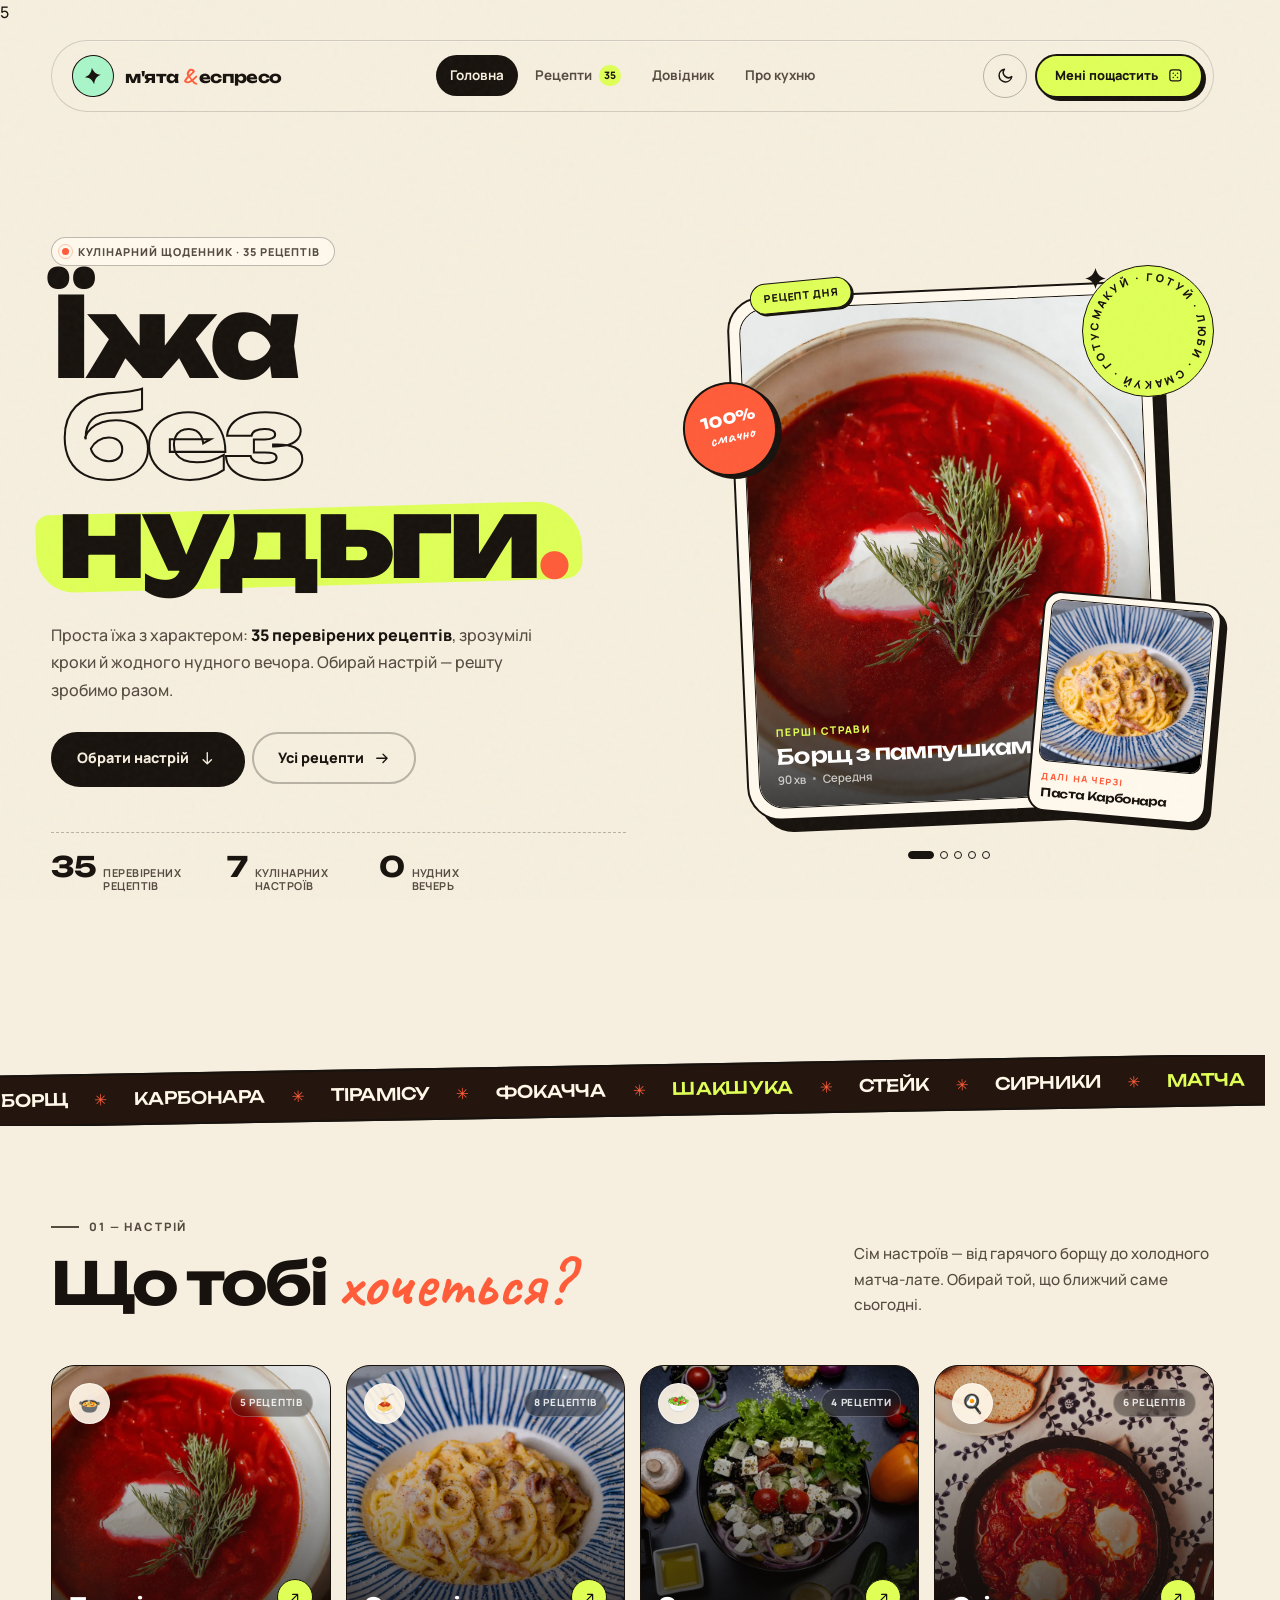
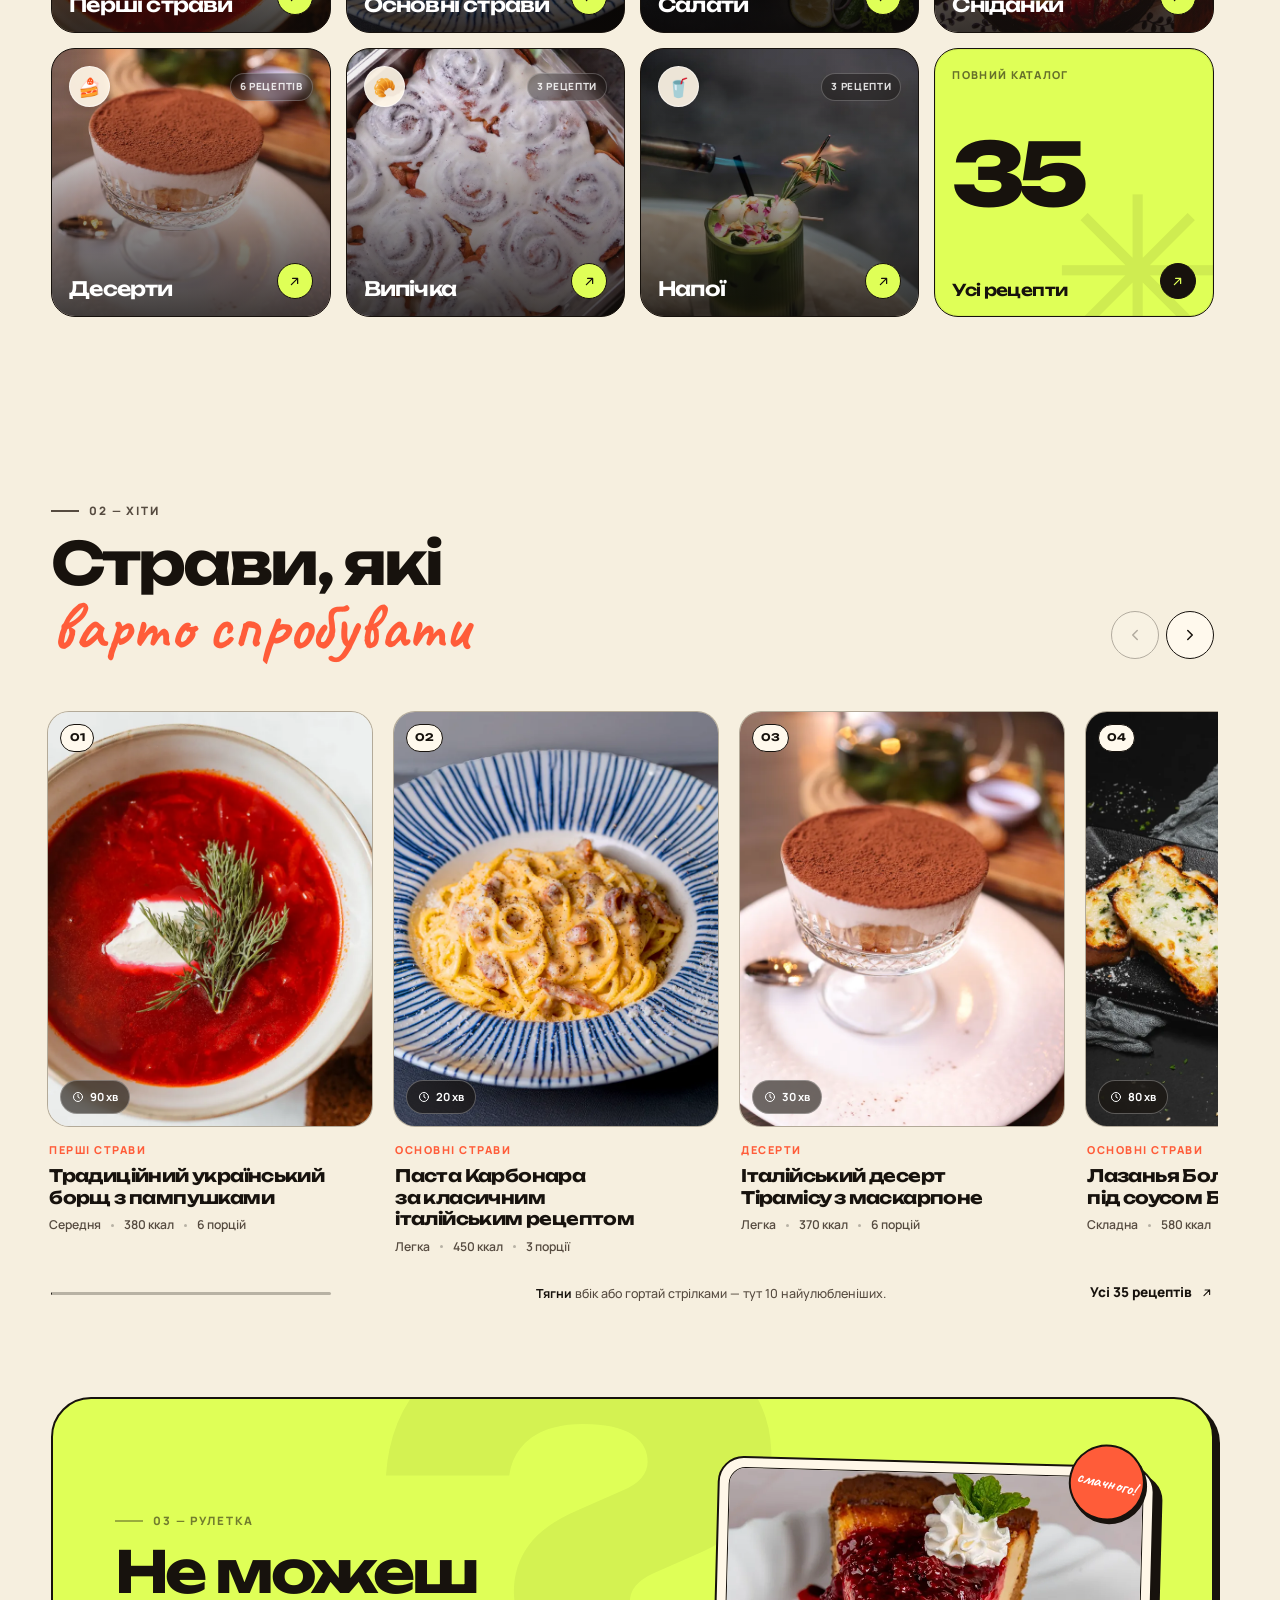
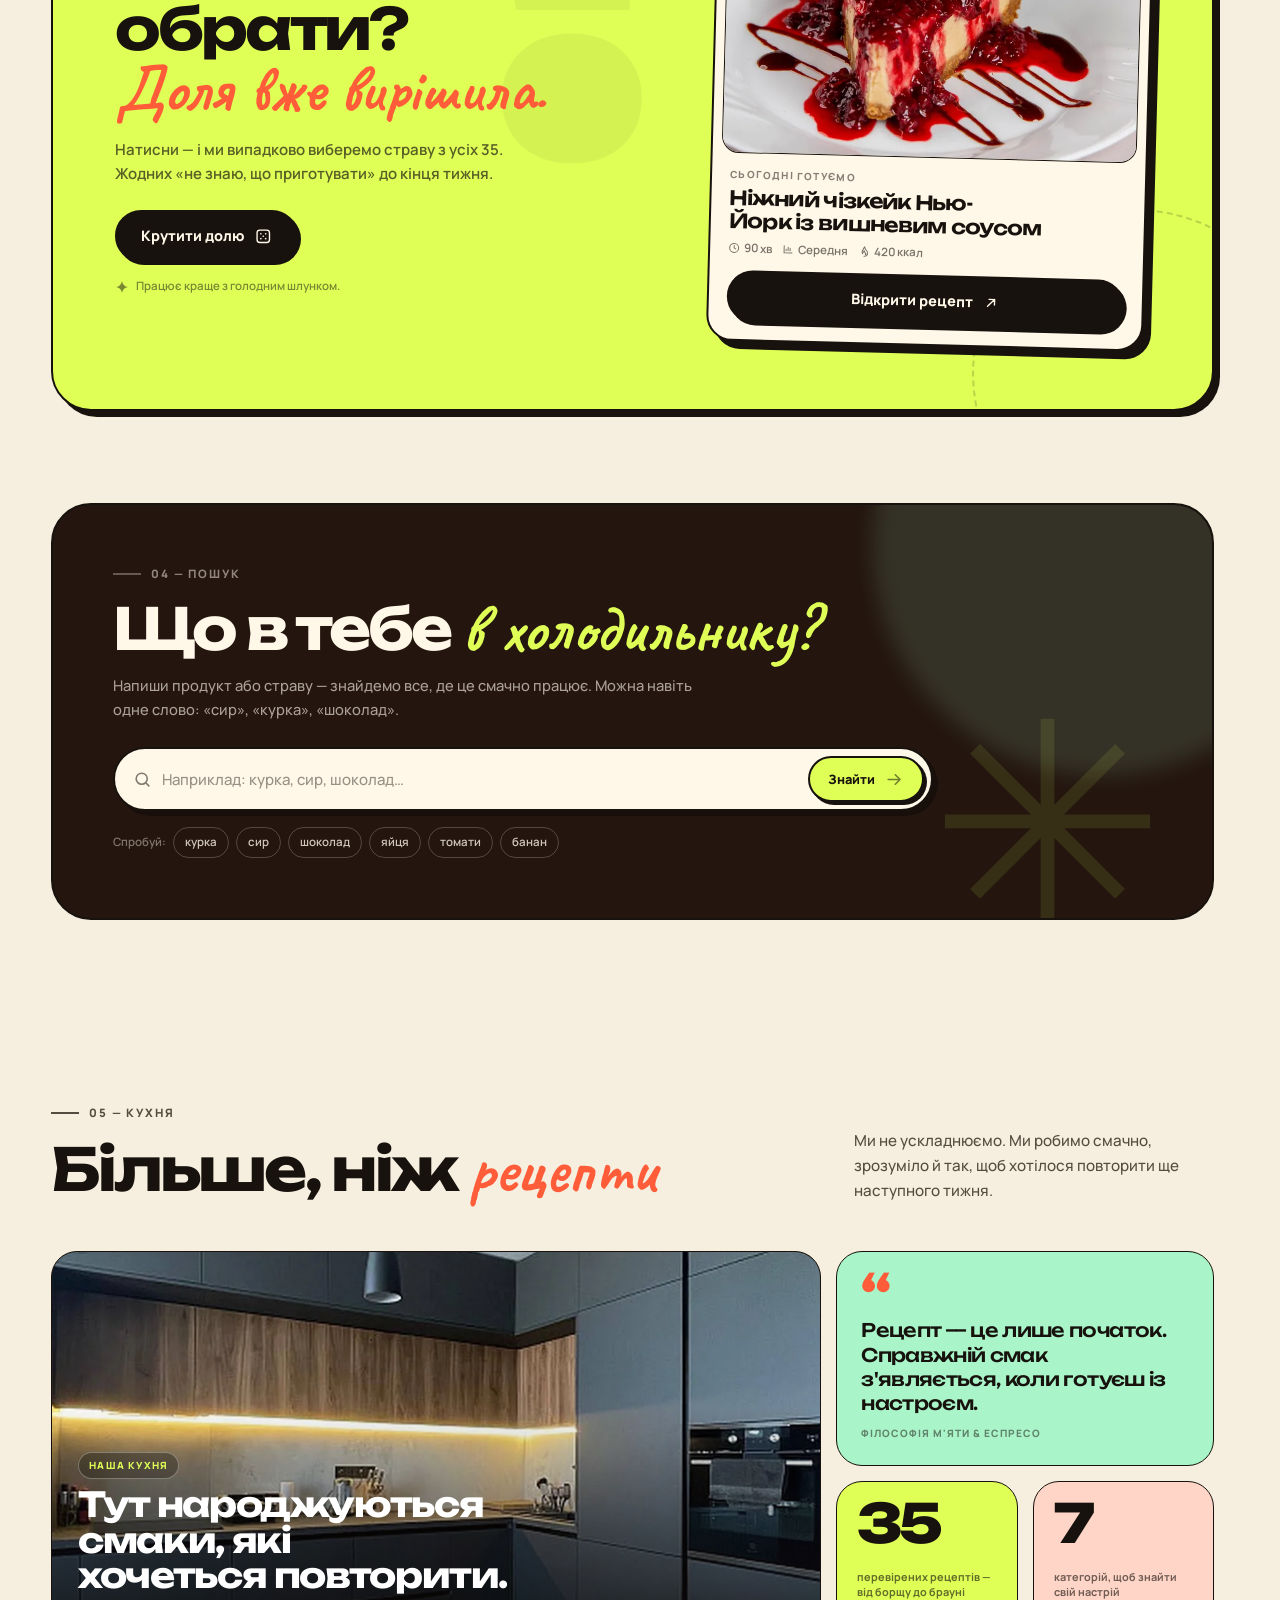
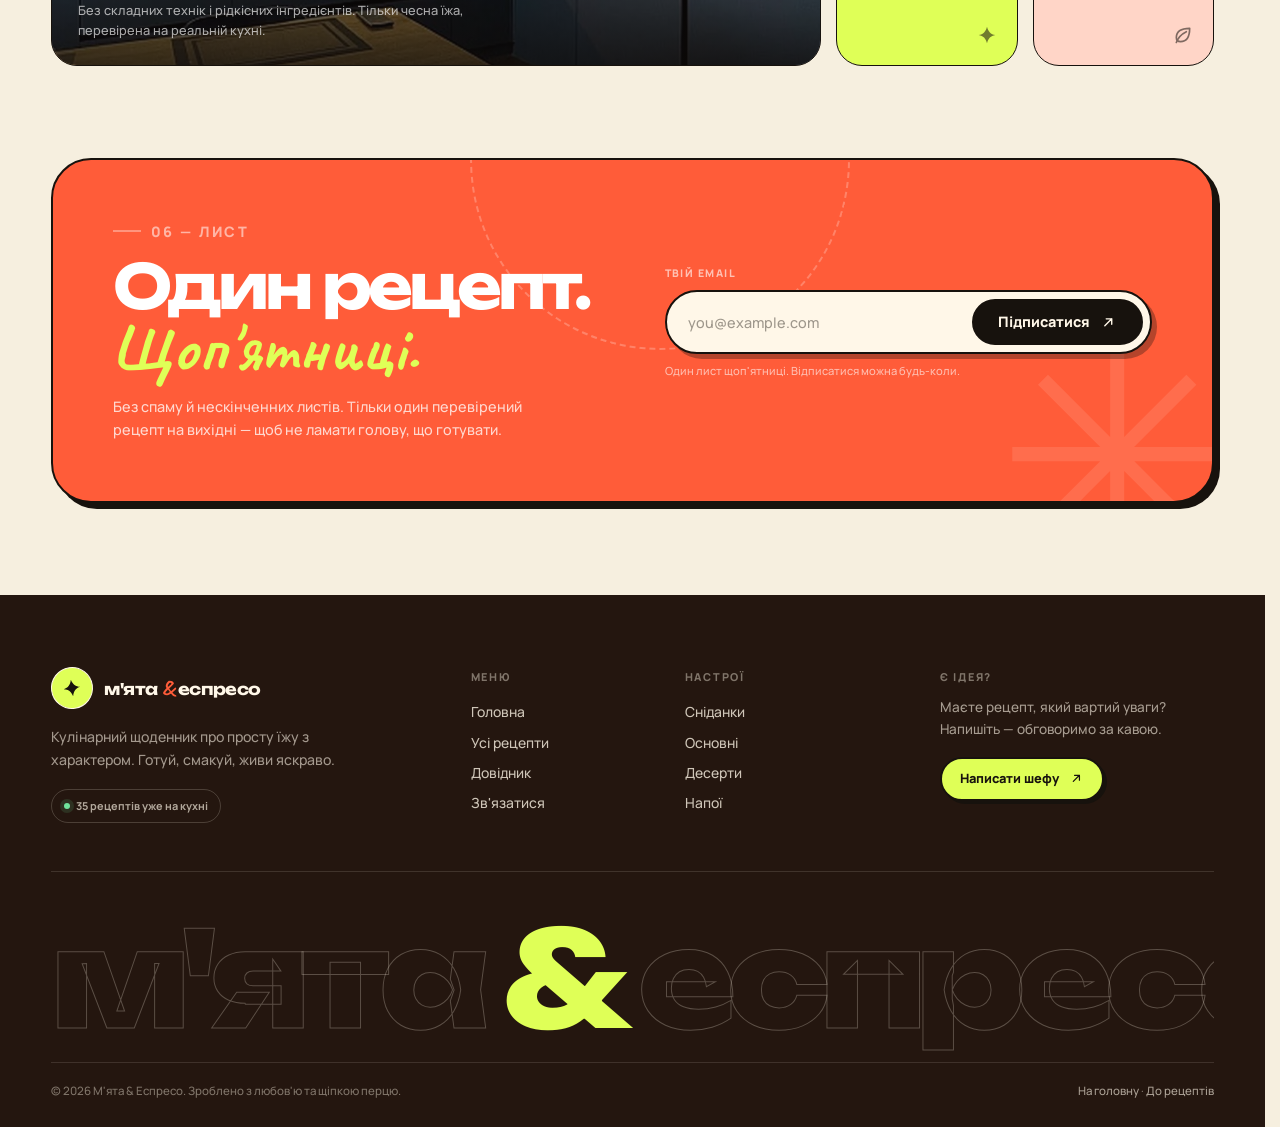
==== index.html @ 9b309e7e "Initial commit: Myata & Espresso culinary website" ====
5<!DOCTYPE html>
<html lang="uk" data-theme="light">
<head>
  <meta charset="UTF-8">
  <meta name="viewport" content="width=device-width, initial-scale=1.0">
  <title>М'ята &amp; Еспресо — їжа без нудьги</title>
  <meta name="description" content="Кулінарний щоденник М'ята & Еспресо: 35 перевірених рецептів, прості кроки, чесні поради та жодного нудного вечора.">
  <meta name="theme-color" content="#f6efdf">
  <meta property="og:type" content="website">
  <meta property="og:title" content="М'ята & Еспресо — їжа без нудьги">
  <meta property="og:description" content="35 рецептів із характером: від борщу до тірамісу. Обирай настрій, готуй із задоволенням.">
  <meta property="og:image" content="images/large/borscht.webp">

  <link rel="icon" href="favicon.svg" type="image/svg+xml">
  <link rel="preconnect" href="https://fonts.googleapis.com">
  <link rel="preconnect" href="https://fonts.gstatic.com" crossorigin>
  <link href="https://fonts.googleapis.com/css2?family=Caveat:wght@600;700&family=Manrope:wght@400;500;600;700;800&family=Unbounded:wght@400;500;600;700;800&display=swap" rel="stylesheet">
  <link rel="stylesheet" href="css/style.css">
  <link rel="stylesheet" href="css/home.css">
  <noscript><style>.reveal { opacity: 1 !important; transform: none !important; }</style></noscript>

  <script>
    // Тема застосовується до першого малювання, щоб не було «блимання».
    (function () {
      try {
        if (localStorage.getItem("mx-theme") === "dark") {
          document.documentElement.dataset.theme = "dark";
        }
      } catch (error) {}
    })();
  </script>
</head>
<body class="home">

  <a class="skip-link" href="#main">Перейти до контенту</a>

  <div class="scroll-progress" aria-hidden="true"><span id="scroll-progress"></span></div>
  <div class="grain" aria-hidden="true"></div>
  <div class="cursor-glow" id="cursor-glow" aria-hidden="true"></div>

  <!-- Іконки: один раз на сторінку -->
  <svg class="svg-sprite" xmlns="http://www.w3.org/2000/svg" aria-hidden="true">
    <symbol id="i-arrow" viewBox="0 0 24 24"><path d="M7 17 17 7M9 7h8v8"/></symbol>
    <symbol id="i-arrow-right" viewBox="0 0 24 24"><path d="M4 12h15M13 6l6 6-6 6"/></symbol>
    <symbol id="i-arrow-down" viewBox="0 0 24 24"><path d="M12 4v16M6 14l6 6 6-6"/></symbol>
    <symbol id="i-chevron-left" viewBox="0 0 24 24"><path d="M15 18l-6-6 6-6"/></symbol>
    <symbol id="i-chevron-right" viewBox="0 0 24 24"><path d="M9 6l6 6-6 6"/></symbol>
    <symbol id="i-search" viewBox="0 0 24 24"><circle cx="11" cy="11" r="7"/><path d="m20 20-3.6-3.6"/></symbol>
    <symbol id="i-close" viewBox="0 0 24 24"><path d="M6 6l12 12M18 6 6 18"/></symbol>
    <symbol id="i-moon" viewBox="0 0 24 24"><path d="M21 12.8A8.5 8.5 0 1 1 11.2 3a7 7 0 0 0 9.8 9.8Z"/></symbol>
    <symbol id="i-sun" viewBox="0 0 24 24"><circle cx="12" cy="12" r="4"/><path d="M12 2v2M12 20v2M4.9 4.9l1.4 1.4M17.7 17.7l1.4 1.4M2 12h2M20 12h2M4.9 19.1l1.4-1.4M17.7 6.3l1.4-1.4"/></symbol>
    <symbol id="i-spark" viewBox="0 0 24 24"><path d="M12 2c1.5 6 4.5 9 10 10-5.5 1-8.5 4-10 10-1.5-6-4.5-9-10-10 5.5-1 8.5-4 10-10Z" fill="currentColor" stroke="none"/></symbol>
    <symbol id="i-clock" viewBox="0 0 24 24"><circle cx="12" cy="12" r="9"/><path d="M12 7v5l3 2"/></symbol>
    <symbol id="i-chart" viewBox="0 0 24 24"><path d="M4 19V5M4 19h16"/><path d="M8 15v-3M12 15V8M16 15v-5"/></symbol>
    <symbol id="i-flame" viewBox="0 0 24 24"><path d="M12 22c4 0 7-2.8 7-6.4 0-2.6-1.4-4.8-3.4-6.4C14.2 7.7 13.2 5.7 13 3c-1.8 2-2.7 3.9-2.9 5.8C8.7 9.8 8 11.4 8 13c0 1.4.5 2.7 1.4 3.7-.1-1.3.2-2.4.9-3.4.6-.8 1.3-1.5 2.1-2.2.2 1.5.8 2.8 1.8 3.8.6.6 1 1.3 1 2.1 0 .7-.2 1.3-.6 1.9.8-.4 1.4-.9 1.8-1.5"/></symbol>
    <symbol id="i-leaf" viewBox="0 0 24 24"><path d="M20 4C10 4 4 8 4 15c0 3 2 5 5 5 7 0 11-6 11-16Z"/><path d="M4 21c2-6 6-10 12-13"/></symbol>
    <symbol id="i-dice" viewBox="0 0 24 24"><rect x="3" y="3" width="18" height="18" rx="4"/><circle cx="8.5" cy="8.5" r="1.2" fill="currentColor" stroke="none"/><circle cx="15.5" cy="8.5" r="1.2" fill="currentColor" stroke="none"/><circle cx="12" cy="12" r="1.2" fill="currentColor" stroke="none"/><circle cx="8.5" cy="15.5" r="1.2" fill="currentColor" stroke="none"/><circle cx="15.5" cy="15.5" r="1.2" fill="currentColor" stroke="none"/></symbol>
    <symbol id="i-check" viewBox="0 0 24 24"><path d="M20 6 9 17l-5-5"/></symbol>
    <symbol id="i-up" viewBox="0 0 24 24"><path d="M12 19V5M6 11l6-6 6 6"/></symbol>
    <symbol id="i-mail" viewBox="0 0 24 24"><rect x="3" y="5" width="18" height="14" rx="3"/><path d="m4 7 8 6 8-6"/></symbol>
  </svg>

  <header class="site-header">
    <div class="container">
      <div class="nav-wrap">
        <a class="brand" href="index.html" aria-label="М'ята &amp; Еспресо — на головну">
          <span class="brand-mark" aria-hidden="true">
            <svg class="ico ico--fill"><use href="#i-spark"></use></svg>
          </span>
          <span class="brand-text">м'ята <i>&amp;</i> еспресо</span>
        </a>

        <nav class="nav" id="site-nav" aria-label="Головна навігація">
          <a class="nav-link is-active" href="index.html" aria-current="page">Головна</a>
          <a class="nav-link" href="recipes.html">Рецепти <span class="nav-count">35</span></a>
          <a class="nav-link" href="tips.html">Довідник</a>
          <a class="nav-link" href="#philosophy">Про кухню</a>
        </nav>

        <div class="nav-actions">
          <button class="icon-btn theme-toggle" id="theme-toggle" type="button" aria-label="Увімкнути нічну тему" aria-pressed="false">
            <svg class="ico icon-moon" aria-hidden="true"><use href="#i-moon"></use></svg>
            <svg class="ico icon-sun" aria-hidden="true"><use href="#i-sun"></use></svg>
          </button>
          <button class="btn btn--lime btn--small" type="button" data-random-recipe>
            Мені пощастить
            <svg class="ico" aria-hidden="true"><use href="#i-dice"></use></svg>
          </button>
          <button class="menu-toggle" id="menu-toggle" type="button" aria-label="Відкрити меню" aria-expanded="false" aria-controls="site-nav">
            <span></span>
            <span></span>
          </button>
        </div>
      </div>
    </div>
  </header>

  <main id="main">

    <!-- ==================== HERO ==================== -->
    <section class="hero" aria-labelledby="main-title">
      <span class="hero-watermark" aria-hidden="true">смак</span>

      <div class="container hero-grid">
        <div class="hero-copy">
          <p class="eyebrow reveal">
            <span class="eyebrow-dot" aria-hidden="true"></span>
            Кулінарний щоденник · 35 рецептів
          </p>

          <h1 class="hero-title" id="main-title">
            <span class="title-line reveal" style="--reveal-delay: 60ms">Їжа</span>
            <span class="title-line title-line--outline reveal" style="--reveal-delay: 120ms">без</span>
            <span class="title-line title-line--marker reveal" style="--reveal-delay: 180ms">нудьги<span class="title-dot">.</span></span>
          </h1>

          <p class="hero-lead reveal" style="--reveal-delay: 240ms">
            Проста їжа з характером: <strong>35 перевірених рецептів</strong>,
            зрозумілі кроки й жодного нудного вечора. Обирай настрій — решту зробимо разом.
          </p>

          <div class="hero-actions reveal" style="--reveal-delay: 300ms">
            <a class="btn btn--dark" href="#categories">
              Обрати настрій
              <svg class="ico" aria-hidden="true"><use href="#i-arrow-down"></use></svg>
            </a>
            <a class="btn btn--ghost" href="recipes.html">
              Усі рецепти
              <svg class="ico" aria-hidden="true"><use href="#i-arrow-right"></use></svg>
            </a>
          </div>

          <div class="hero-facts reveal" style="--reveal-delay: 360ms">
            <div class="hero-fact"><strong>35</strong><span>перевірених рецептів</span></div>
            <div class="hero-fact"><strong>7</strong><span>кулінарних настроїв</span></div>
            <div class="hero-fact"><strong>0</strong><span>нудних вечерь</span></div>
          </div>
        </div>

        <div class="hero-visual reveal" id="hero-visual" style="--reveal-delay: 160ms">
          <div class="hero-frame" id="hero-frame">
            <span class="hero-frame-tag">Рецепт дня</span>

            <button class="hero-photo" id="hero-open" type="button" data-open-recipe="1" aria-label="Відкрити рецепт: Борщ з пампушками">
              <img id="hero-image" src="images/large/borscht.webp" alt="Традиційний український борщ з пампушками" width="1200" height="1500" fetchpriority="high">
              <span class="hero-photo-shade" aria-hidden="true"></span>
              <span class="hero-photo-label">
                <span class="hero-photo-cat" id="hero-category">Перші страви</span>
                <span class="hero-photo-title" id="hero-title">Борщ з пампушками</span>
                <span class="hero-photo-meta" id="hero-meta">90 хв <i class="dot"></i> Середня</span>
              </span>
            </button>
          </div>

          <button class="hero-mini" id="hero-next" type="button" aria-label="Показати наступний рецепт">
            <img id="hero-next-image" src="images/thumbs/carbonara.webp" alt="" width="720" height="900" loading="lazy">
            <span class="hero-mini-copy">
              <span class="hero-mini-label">Далі на черзі</span>
              <span class="hero-mini-title" id="hero-next-title">Паста Карбонара</span>
            </span>
          </button>

          <div class="rotating-badge" aria-hidden="true">
            <svg viewBox="0 0 120 120">
              <defs>
                <path id="badge-circle" d="M60,60 m-46,0 a46,46 0 1,1 92,0 a46,46 0 1,1 -92,0"></path>
              </defs>
              <text>
                <textPath href="#badge-circle" startOffset="0">СМАКУЙ · ГОТУЙ · ЛЮБИ · СМАКУЙ · ГОТУЙ · ЛЮБИ ·</textPath>
              </text>
            </svg>
            <span class="rotating-badge-star">
              <svg class="ico ico--fill"><use href="#i-spark"></use></svg>
            </span>
          </div>

          <div class="hero-sticker" aria-hidden="true">100%<span>смачно</span></div>

          <div class="hero-dots" id="hero-dots" role="group" aria-label="Обрані рецепти"></div>
        </div>
      </div>
    </section>

    <!-- ==================== БІГУНОК ==================== -->
    <div class="ticker-wrap" aria-hidden="true">
      <div class="ticker">
        <div class="ticker-track">
          <div class="ticker-group">
            <span class="ticker-item">Борщ</span><span class="ticker-star">✳</span>
            <span class="ticker-item">Карбонара</span><span class="ticker-star">✳</span>
            <span class="ticker-item">Тірамісу</span><span class="ticker-star">✳</span>
            <span class="ticker-item">Фокачча</span><span class="ticker-star">✳</span>
            <span class="ticker-item ticker-item--accent">Шакшука</span><span class="ticker-star">✳</span>
            <span class="ticker-item">Стейк</span><span class="ticker-star">✳</span>
            <span class="ticker-item">Сирники</span><span class="ticker-star">✳</span>
            <span class="ticker-item ticker-item--accent">Матча</span><span class="ticker-star">✳</span>
          </div>
          <div class="ticker-group">
            <span class="ticker-item">Борщ</span><span class="ticker-star">✳</span>
            <span class="ticker-item">Карбонара</span><span class="ticker-star">✳</span>
            <span class="ticker-item">Тірамісу</span><span class="ticker-star">✳</span>
            <span class="ticker-item">Фокачча</span><span class="ticker-star">✳</span>
            <span class="ticker-item ticker-item--accent">Шакшука</span><span class="ticker-star">✳</span>
            <span class="ticker-item">Стейк</span><span class="ticker-star">✳</span>
            <span class="ticker-item">Сирники</span><span class="ticker-star">✳</span>
            <span class="ticker-item ticker-item--accent">Матча</span><span class="ticker-star">✳</span>
          </div>
        </div>
      </div>
    </div>

    <!-- ==================== КАТЕГОРІЇ ==================== -->
    <section class="section" id="categories" aria-labelledby="categories-title">
      <div class="container">
        <div class="section-head">
          <div>
            <p class="kicker">01 — Настрій</p>
            <h2 class="section-title" id="categories-title">Що тобі <em>хочеться?</em></h2>
          </div>
          <p class="section-desc">
            Сім настроїв — від гарячого борщу до холодного матча-лате.
            Обирай той, що ближчий саме сьогодні.
          </p>
        </div>

        <div class="cat-grid">
          <a class="cat-card" href="recipes.html?category=soup">
            <img src="images/thumbs/borscht.webp" alt="" width="720" height="900" loading="lazy">
            <span class="cat-card-top">
              <span class="cat-emoji" aria-hidden="true">🍲</span>
              <span class="cat-count">5 рецептів</span>
            </span>
            <span class="cat-card-bottom">
              <span class="cat-name">Перші страви</span>
              <span class="cat-arrow" aria-hidden="true"><svg class="ico"><use href="#i-arrow"></use></svg></span>
            </span>
          </a>

          <a class="cat-card" href="recipes.html?category=main">
            <img src="images/thumbs/carbonara.webp" alt="" width="720" height="900" loading="lazy">
            <span class="cat-card-top">
              <span class="cat-emoji" aria-hidden="true">🍝</span>
              <span class="cat-count">8 рецептів</span>
            </span>
            <span class="cat-card-bottom">
              <span class="cat-name">Основні страви</span>
              <span class="cat-arrow" aria-hidden="true"><svg class="ico"><use href="#i-arrow"></use></svg></span>
            </span>
          </a>

          <a class="cat-card" href="recipes.html?category=salad">
            <img src="images/thumbs/greek-salad.webp" alt="" width="720" height="900" loading="lazy">
            <span class="cat-card-top">
              <span class="cat-emoji" aria-hidden="true">🥗</span>
              <span class="cat-count">4 рецепти</span>
            </span>
            <span class="cat-card-bottom">
              <span class="cat-name">Салати</span>
              <span class="cat-arrow" aria-hidden="true"><svg class="ico"><use href="#i-arrow"></use></svg></span>
            </span>
          </a>

          <a class="cat-card" href="recipes.html?category=breakfast">
            <img src="images/thumbs/shakshuka.webp" alt="" width="720" height="900" loading="lazy">
            <span class="cat-card-top">
              <span class="cat-emoji" aria-hidden="true">🍳</span>
              <span class="cat-count">6 рецептів</span>
            </span>
            <span class="cat-card-bottom">
              <span class="cat-name">Сніданки</span>
              <span class="cat-arrow" aria-hidden="true"><svg class="ico"><use href="#i-arrow"></use></svg></span>
            </span>
          </a>

          <a class="cat-card" href="recipes.html?category=dessert">
            <img src="images/thumbs/tiramisu.webp" alt="" width="720" height="900" loading="lazy">
            <span class="cat-card-top">
              <span class="cat-emoji" aria-hidden="true">🍰</span>
              <span class="cat-count">6 рецептів</span>
            </span>
            <span class="cat-card-bottom">
              <span class="cat-name">Десерти</span>
              <span class="cat-arrow" aria-hidden="true"><svg class="ico"><use href="#i-arrow"></use></svg></span>
            </span>
          </a>

          <a class="cat-card" href="recipes.html?category=bakery">
            <img src="images/thumbs/cinnabon.webp" alt="" width="720" height="900" loading="lazy">
            <span class="cat-card-top">
              <span class="cat-emoji" aria-hidden="true">🥐</span>
              <span class="cat-count">3 рецепти</span>
            </span>
            <span class="cat-card-bottom">
              <span class="cat-name">Випічка</span>
              <span class="cat-arrow" aria-hidden="true"><svg class="ico"><use href="#i-arrow"></use></svg></span>
            </span>
          </a>

          <a class="cat-card" href="recipes.html?category=drink">
            <img src="images/thumbs/matcha.webp" alt="" width="720" height="900" loading="lazy">
            <span class="cat-card-top">
              <span class="cat-emoji" aria-hidden="true">🥤</span>
              <span class="cat-count">3 рецепти</span>
            </span>
            <span class="cat-card-bottom">
              <span class="cat-name">Напої</span>
              <span class="cat-arrow" aria-hidden="true"><svg class="ico"><use href="#i-arrow"></use></svg></span>
            </span>
          </a>

          <a class="cat-card cat-card--all" href="recipes.html">
            <span class="cat-all-top">Повний каталог</span>
            <span class="cat-all-num">35</span>
            <span class="cat-card-bottom">
              <span class="cat-name">Усі рецепти</span>
              <span class="cat-arrow" aria-hidden="true"><svg class="ico"><use href="#i-arrow"></use></svg></span>
            </span>
          </a>
        </div>
      </div>
    </section>

    <!-- ==================== ХІТИ ==================== -->
    <section class="section hits-section" id="hits" aria-labelledby="hits-title">
      <div class="container">
        <div class="section-head">
          <div>
            <p class="kicker">02 — Хіти</p>
            <h2 class="section-title" id="hits-title">Страви, які <em>варто спробувати</em></h2>
          </div>
          <div class="carousel-controls">
            <button class="carousel-btn" id="hits-prev" type="button" aria-label="Попередні рецепти">
              <svg class="ico" aria-hidden="true"><use href="#i-chevron-left"></use></svg>
            </button>
            <button class="carousel-btn" id="hits-next" type="button" aria-label="Наступні рецепти">
              <svg class="ico" aria-hidden="true"><use href="#i-chevron-right"></use></svg>
            </button>
          </div>
        </div>

        <div class="hits-track" id="hits-track" tabindex="0" aria-label="Популярні рецепти. Гортайте стрілками або тягніть мишкою."></div>

        <div class="hits-bottom">
          <div class="hits-progress" aria-hidden="true"><span id="hits-progress"></span></div>
          <p class="hits-note"><strong>Тягни</strong> вбік або гортай стрілками — тут 10 найулюбленіших.</p>
          <a class="link-arrow" href="recipes.html">
            Усі 35 рецептів
            <svg class="ico" aria-hidden="true"><use href="#i-arrow"></use></svg>
          </a>
        </div>
      </div>
    </section>

    <!-- ==================== РУЛЕТКА ==================== -->
    <section class="section section--tight" id="fate" aria-labelledby="fate-title">
      <div class="container">
        <div class="fate-panel">
          <div class="fate-copy">
            <p class="kicker">03 — Рулетка</p>
            <h2 class="fate-title" id="fate-title">Не можеш обрати?<br><em>Доля вже вирішила.</em></h2>
            <p class="fate-lead">
              Натисни — і ми випадково виберемо страву з усіх 35.
              Жодних «не знаю, що приготувати» до кінця тижня.
            </p>
            <button class="btn btn--dark" id="spin-button" type="button">
              Крутити долю
              <svg class="ico" aria-hidden="true"><use href="#i-dice"></use></svg>
            </button>
            <p class="fate-hint">
              <svg class="ico" aria-hidden="true"><use href="#i-spark"></use></svg>
              Працює краще з голодним шлунком.
            </p>
          </div>

          <div class="fate-card" id="fate-card">
            <span class="fate-stamp" aria-hidden="true">смачного!</span>
            <div class="fate-card-img">
              <img id="fate-image" src="images/thumbs/tiramisu.webp" alt="Тірамісу" width="720" height="900">
            </div>
            <div class="fate-card-body">
              <p class="fate-label" id="fate-label">Сьогодні готуємо</p>
              <h3 class="fate-name" id="fate-name">Італійський десерт Тірамісу з маскарпоне</h3>
              <div class="fate-meta" id="fate-meta">
                <span><svg class="ico" aria-hidden="true"><use href="#i-clock"></use></svg> 30 хв</span>
                <span><svg class="ico" aria-hidden="true"><use href="#i-chart"></use></svg> Легка</span>
                <span><svg class="ico" aria-hidden="true"><use href="#i-flame"></use></svg> 380 ккал</span>
              </div>
              <button class="btn btn--dark btn--block" id="fate-open" type="button" data-open-recipe="27">
                Відкрити рецепт
                <svg class="ico" aria-hidden="true"><use href="#i-arrow"></use></svg>
              </button>
            </div>
          </div>
        </div>
      </div>
    </section>

    <!-- ==================== ЖИВИЙ ПОШУК ==================== -->
    <section class="section section--tight" id="search" aria-labelledby="search-title">
      <div class="container">
        <div class="search-panel">
          <div class="search-head">
            <p class="kicker">04 — Пошук</p>
            <h2 class="search-title" id="search-title">Що в тебе <em>в холодильнику?</em></h2>
            <p class="search-lead">
              Напиши продукт або страву — знайдемо все, де це смачно працює.
              Можна навіть одне слово: «сир», «курка», «шоколад».
            </p>
          </div>

          <form class="home-search-form" id="home-search-form" action="recipes.html" method="get" role="search">
            <svg class="ico" aria-hidden="true"><use href="#i-search"></use></svg>
            <label class="sr-only" for="home-search">Пошук рецепта за назвою або інгредієнтом</label>
            <input id="home-search" name="q" type="search" placeholder="Наприклад: курка, сир, шоколад…" autocomplete="off" aria-controls="home-search-results" aria-expanded="false">
            <button class="btn btn--lime btn--small" type="submit">
              Знайти
              <svg class="ico" aria-hidden="true"><use href="#i-arrow-right"></use></svg>
            </button>
          </form>

          <div class="search-quick">
            <span>Спробуй:</span>
            <button class="search-chip" type="button" data-search-chip="курка">курка</button>
            <button class="search-chip" type="button" data-search-chip="сир">сир</button>
            <button class="search-chip" type="button" data-search-chip="шоколад">шоколад</button>
            <button class="search-chip" type="button" data-search-chip="яйця">яйця</button>
            <button class="search-chip" type="button" data-search-chip="томати">томати</button>
            <button class="search-chip" type="button" data-search-chip="банан">банан</button>
          </div>

          <div class="search-results" id="home-search-results" aria-live="polite" hidden></div>
        </div>
      </div>
    </section>

    <!-- ==================== ФІЛОСОФІЯ ==================== -->
    <section class="section" id="philosophy" aria-labelledby="philosophy-title">
      <div class="container">
        <div class="section-head">
          <div>
            <p class="kicker">05 — Кухня</p>
            <h2 class="section-title" id="philosophy-title">Більше, ніж <em>рецепти</em></h2>
          </div>
          <p class="section-desc">
            Ми не ускладнюємо. Ми робимо смачно, зрозуміло й так,
            щоб хотілося повторити ще наступного тижня.
          </p>
        </div>

        <div class="bento">
          <article class="bento-card bento-kitchen">
            <img src="images/large/kitchen.webp" alt="Затишна кухня, де народжуються рецепти" width="1200" height="800" loading="lazy">
            <div class="bento-kitchen-copy">
              <span>Наша кухня</span>
              <h3>Тут народжуються смаки, які хочеться повторити.</h3>
              <p>Без складних технік і рідкісних інгредієнтів. Тільки чесна їжа, перевірена на реальній кухні.</p>
            </div>
          </article>

          <article class="bento-card bento-quote">
            <span class="bento-quote-mark" aria-hidden="true">“</span>
            <p>Рецепт — це лише початок. Справжній смак з'являється, коли готуєш із настроєм.</p>
            <span class="bento-quote-sign">Філософія М'яти &amp; Еспресо</span>
          </article>

          <article class="bento-card bento-stat">
            <strong>35</strong>
            <span>перевірених рецептів — від борщу до брауні</span>
            <svg class="ico" aria-hidden="true"><use href="#i-spark"></use></svg>
          </article>

          <article class="bento-card bento-stat bento-stat--mint">
            <strong>7</strong>
            <span>категорій, щоб знайти свій настрій</span>
            <svg class="ico" aria-hidden="true"><use href="#i-leaf"></use></svg>
          </article>
        </div>
      </div>
    </section>

    <!-- ==================== ПІДПИСКА ==================== -->
    <section class="section section--tight" id="subscribe" aria-labelledby="subscribe-title">
      <div class="container">
        <div class="subscribe-panel">
          <div class="subscribe-copy">
            <p class="kicker">06 — Лист</p>
            <h2 class="subscribe-title" id="subscribe-title">Один рецепт.<br><em>Щоп'ятниці.</em></h2>
            <p>
              Без спаму й нескінченних листів. Тільки один перевірений рецепт
              на вихідні — щоб не ламати голову, що готувати.
            </p>
          </div>

          <div class="subscribe-form-wrap">
            <form class="subscribe-form" id="subscribe-form" novalidate>
              <label class="subscribe-label" for="subscribe-email">Твій email</label>
              <div class="subscribe-row">
                <input id="subscribe-email" name="email" type="email" placeholder="you@example.com" autocomplete="email" required aria-describedby="subscribe-note">
                <button class="btn btn--dark" type="submit">
                  Підписатися
                  <svg class="ico" aria-hidden="true"><use href="#i-arrow"></use></svg>
                </button>
              </div>
              <p class="subscribe-note" id="subscribe-note">Один лист щоп'ятниці. Відписатися можна будь-коли.</p>
            </form>

            <div class="subscribe-success" id="subscribe-success" role="status" hidden>
              <svg class="ico" aria-hidden="true"><use href="#i-check"></use></svg>
              <span>Ти в списку! Перший рецепт уже летить на <strong id="subscribe-success-email">твою пошту</strong>.</span>
            </div>
          </div>
        </div>
      </div>
    </section>

  </main>

  <footer class="site-footer">
    <div class="container">
      <div class="footer-top">
        <div class="footer-brand">
          <a class="brand" href="index.html" aria-label="М'ята &amp; Еспресо — на головну">
            <span class="brand-mark" aria-hidden="true">
              <svg class="ico ico--fill"><use href="#i-spark"></use></svg>
            </span>
            <span class="brand-text">м'ята <i>&amp;</i> еспресо</span>
          </a>
          <p>Кулінарний щоденник про просту їжу з характером. Готуй, смакуй, живи яскраво.</p>
          <span class="footer-tag"><span aria-hidden="true"></span> 35 рецептів уже на кухні</span>
        </div>

        <div class="footer-col">
          <h3>Меню</h3>
          <a href="index.html">Головна</a>
          <a href="recipes.html">Усі рецепти</a>
          <a href="tips.html">Довідник</a>
          <a href="tips.html#feedback">Зв'язатися</a>
        </div>

        <div class="footer-col">
          <h3>Настрої</h3>
          <a href="recipes.html?category=breakfast">Сніданки</a>
          <a href="recipes.html?category=main">Основні</a>
          <a href="recipes.html?category=dessert">Десерти</a>
          <a href="recipes.html?category=drink">Напої</a>
        </div>

        <div class="footer-col footer-cta">
          <h3>Є ідея?</h3>
          <p>Маєте рецепт, який вартий уваги? Напишіть — обговоримо за кавою.</p>
          <a class="btn btn--lime btn--small" href="tips.html#feedback">
            Написати шефу
            <svg class="ico" aria-hidden="true"><use href="#i-arrow"></use></svg>
          </a>
        </div>
      </div>

      <div class="footer-mark" aria-hidden="true">м'ята <span>&amp;</span> еспресо</div>

      <div class="footer-bottom">
        <p>© <span data-year>2026</span> М'ята &amp; Еспресо. Зроблено з любов'ю та щіпкою перцю.</p>
        <p><a href="index.html">На головну</a> · <a href="recipes.html">До рецептів</a></p>
      </div>
    </div>
  </footer>

  <button class="to-top" id="to-top" type="button" aria-label="Повернутися вгору">
    <svg class="ico" aria-hidden="true"><use href="#i-up"></use></svg>
  </button>

  <div class="modal" id="recipe-modal" aria-hidden="true">
    <div class="modal-backdrop" data-close-modal></div>
    <div class="modal-dialog" role="dialog" aria-modal="true" aria-labelledby="modal-recipe-title">
      <button class="modal-close" id="modal-close" type="button" data-close-modal aria-label="Закрити рецепт">
        <svg class="ico" aria-hidden="true"><use href="#i-close"></use></svg>
      </button>
      <div class="modal-scroll">
        <div id="modal-body"></div>
      </div>
    </div>
  </div>

  <div class="toast-stack" id="toast-stack" aria-live="polite"></div>

  <script src="js/db.js"></script>
  <script src="js/main.js"></script>
  <script src="js/home.js"></script>
</body>
</html>
---- css/style.css ----
/* ============================================================
   М'ЯТА & ЕСПРЕСО
   Спільна дизайн-система для всіх сторінок.
   Хочете змінити кольори? Усе живе в блоці :root нижче.
   ============================================================ */

/* ------------------------------------------------------------
   1. Кольори, шрифти, відступи
   ------------------------------------------------------------ */
:root {
  color-scheme: light;

  --paper: #f6efdf;
  --paper-soft: #fff9ed;
  --paper-deep: #efe4cf;
  --ink: #17120d;
  --ink-2: #564b40;
  --line: rgba(23, 18, 13, 0.16);
  --line-strong: rgba(23, 18, 13, 0.28);

  --mint: #a9f5c9;
  --mint-deep: #6fe39b;
  --lime: #dfff57;
  --tomato: #ff5c39;
  --peach: #ffd5c7;
  --espresso: #24160f;
  --cream: #fff7e8;
  --ink-fixed: #17120d;

  --font-display: "Unbounded", "Arial Black", "Segoe UI", sans-serif;
  --font-body: "Manrope", "Segoe UI", system-ui, sans-serif;
  --font-hand: "Caveat", "Comic Sans MS", cursive;

  --container: 1320px;
  --gutter: clamp(20px, 4vw, 56px);
  --radius-sm: 16px;
  --radius-md: 24px;
  --radius-lg: 32px;
  --radius-xl: 40px;

  --shadow-sm: 3px 3px 0 var(--ink);
  --shadow-md: 6px 6px 0 var(--ink);
  --shadow-lg: 10px 10px 0 var(--ink);
  --ease: cubic-bezier(0.2, 0.75, 0.25, 1);
  --section-pad: clamp(56px, 7.2vw, 104px);
}

[data-theme="dark"] {
  color-scheme: dark;

  --paper: #15110d;
  --paper-soft: #201a15;
  --paper-deep: #2a221b;
  --ink: #f7efdf;
  --ink-2: #c8bbaa;
  --line: rgba(247, 239, 223, 0.16);
  --line-strong: rgba(247, 239, 223, 0.3);

  --espresso: #0d0a08;
  --cream: #f7efdf;
  --shadow-sm: 3px 3px 0 rgba(0, 0, 0, 0.55);
  --shadow-md: 6px 6px 0 rgba(0, 0, 0, 0.55);
  --shadow-lg: 10px 10px 0 rgba(0, 0, 0, 0.55);
}

/* ------------------------------------------------------------
   2. Базове скидання
   ------------------------------------------------------------ */
*,
*::before,
*::after {
  box-sizing: border-box;
}

html {
  background: var(--paper);
  scroll-behavior: smooth;
  scrollbar-gutter: stable;
  -webkit-text-size-adjust: 100%;
}

[id] {
  scroll-margin-top: 108px;
}

body {
  margin: 0;
  min-height: 100vh;
  overflow-x: clip;
  background: var(--paper);
  color: var(--ink);
  font-family: var(--font-body);
  font-size: 16px;
  line-height: 1.6;
  font-weight: 500;
  -webkit-font-smoothing: antialiased;
  text-rendering: optimizeLegibility;
}

body.nav-open,
body.modal-open {
  overflow: hidden;
}

h1,
h2,
h3,
h4,
h5,
h6 {
  margin: 0;
  font-family: var(--font-display);
  font-weight: 700;
  line-height: 1.05;
  letter-spacing: -0.04em;
  text-wrap: balance;
}

p {
  margin: 0;
}

ul,
ol {
  margin: 0;
  padding: 0;
  list-style: none;
}

a {
  color: inherit;
  text-decoration: none;
}

button,
input,
textarea,
select {
  font: inherit;
  color: inherit;
}

button {
  cursor: pointer;
}

img,
svg {
  display: block;
  max-width: 100%;
}

img {
  height: auto;
}

::selection {
  background: var(--lime);
  color: var(--ink-fixed);
}

:focus-visible {
  outline: 3px solid var(--tomato);
  outline-offset: 3px;
}

[hidden] {
  display: none !important;
}

/* ------------------------------------------------------------
   3. Утиліти
   ------------------------------------------------------------ */
.container {
  width: 100%;
  max-width: var(--container);
  margin-inline: auto;
  padding-inline: var(--gutter);
}

.svg-sprite {
  position: absolute;
  width: 0;
  height: 0;
  overflow: hidden;
}

.ico {
  display: inline-block;
  width: 1.1em;
  height: 1.1em;
  flex: none;
  fill: none;
  stroke: currentColor;
  stroke-width: 2;
  stroke-linecap: round;
  stroke-linejoin: round;
  vertical-align: -0.14em;
}

.ico--fill {
  fill: currentColor;
  stroke: none;
}

.sr-only {
  position: absolute !important;
  width: 1px;
  height: 1px;
  padding: 0;
  margin: -1px;
  overflow: hidden;
  clip: rect(0, 0, 0, 0);
  white-space: nowrap;
  border: 0;
}

.skip-link {
  position: fixed;
  top: 12px;
  left: 12px;
  z-index: 5000;
  padding: 12px 18px;
  border: 2px solid var(--ink);
  border-radius: 999px;
  background: var(--lime);
  color: var(--ink-fixed);
  font-weight: 800;
  transform: translateY(-160%);
  transition: transform 0.2s ease;
}

.skip-link:focus {
  transform: translateY(0);
}

.section {
  position: relative;
  padding-block: var(--section-pad);
}

.section--tight {
  padding-top: 0;
}

.section-head {
  display: flex;
  align-items: flex-end;
  justify-content: space-between;
  gap: 28px 48px;
  flex-wrap: wrap;
  margin-bottom: clamp(28px, 4vw, 48px);
}

.section-head > div {
  max-width: 780px;
}

.kicker {
  display: flex;
  align-items: center;
  gap: 10px;
  margin-bottom: 14px;
  color: var(--ink-2);
  font-size: 0.72rem;
  font-weight: 800;
  letter-spacing: 0.16em;
  text-transform: uppercase;
}

.kicker::before {
  content: "";
  width: 28px;
  height: 2px;
  background: currentColor;
  flex: none;
}

.kicker--light {
  color: rgba(255, 247, 232, 0.58);
}

.eyebrow {
  display: inline-flex;
  align-items: center;
  gap: 9px;
  margin-bottom: 24px;
  padding: 7px 14px 7px 10px;
  border: 1.5px solid var(--line-strong);
  border-radius: 999px;
  background: var(--paper-soft);
  color: var(--ink-2);
  font-size: 0.68rem;
  font-weight: 800;
  letter-spacing: 0.09em;
  line-height: 1.2;
  text-transform: uppercase;
}

.eyebrow-dot {
  position: relative;
  width: 7px;
  height: 7px;
  border-radius: 50%;
  background: var(--tomato);
}

.eyebrow-dot::after {
  content: "";
  position: absolute;
  inset: -4px;
  border: 1px solid var(--tomato);
  border-radius: 50%;
  opacity: 0.35;
  animation: ping 2.4s ease-out infinite;
}

@keyframes ping {
  0% {
    transform: scale(0.6);
    opacity: 0.6;
  }
  70%,
  100% {
    transform: scale(1.45);
    opacity: 0;
  }
}

.section-title {
  font-size: clamp(2rem, 4.6vw, 3.8rem);
  line-height: 1;
  letter-spacing: -0.05em;
}

.section-title em,
.page-title em {
  font-family: var(--font-hand);
  font-style: normal;
  font-weight: 700;
  font-size: 1.13em;
  letter-spacing: 0;
  color: var(--tomato);
}

.section-desc {
  max-width: 360px;
  color: var(--ink-2);
  font-size: 0.95rem;
  line-height: 1.65;
}

.page-hero {
  position: relative;
  overflow: clip;
  padding-block: clamp(34px, 5vw, 64px) clamp(36px, 5vw, 64px);
}

.page-hero::before {
  content: "";
  position: absolute;
  inset: 0;
  z-index: -1;
  background-image: radial-gradient(var(--line) 1px, transparent 1px);
  background-size: 24px 24px;
  opacity: 0.55;
  mask-image: linear-gradient(120deg, #000, transparent 55%);
  pointer-events: none;
}

.page-hero-grid {
  display: grid;
  grid-template-columns: minmax(0, 1.2fr) minmax(220px, 0.8fr);
  gap: 40px;
  align-items: center;
}

.breadcrumbs {
  display: flex;
  align-items: center;
  gap: 8px;
  margin-bottom: 22px;
  color: var(--ink-2);
  font-size: 0.74rem;
  font-weight: 700;
  letter-spacing: 0.06em;
  text-transform: uppercase;
}

.breadcrumbs a {
  transition: color 0.2s ease;
}

.breadcrumbs a:hover {
  color: var(--tomato);
}

.breadcrumbs span {
  opacity: 0.45;
}

.page-title {
  max-width: 850px;
  font-size: clamp(2.8rem, 7.4vw, 6.6rem);
  line-height: 0.92;
  letter-spacing: -0.065em;
  margin-bottom: 20px;
}

.page-lead {
  max-width: 620px;
  color: var(--ink-2);
  font-size: clamp(0.98rem, 1.4vw, 1.1rem);
  line-height: 1.65;
}

.page-art {
  position: relative;
  display: grid;
  place-items: center;
  min-height: 280px;
  isolation: isolate;
}

.page-art-disc {
  display: grid;
  place-content: center;
  width: clamp(205px, 21vw, 285px);
  aspect-ratio: 1;
  padding: 24px;
  border: 2px solid var(--ink);
  border-radius: 50%;
  background: var(--mint);
  color: var(--ink-fixed);
  text-align: center;
  transform: rotate(-6deg);
  box-shadow: var(--shadow-md);
}

.page-art-disc strong {
  font-family: var(--font-display);
  font-size: clamp(3.2rem, 6vw, 5rem);
  font-weight: 800;
  line-height: 0.86;
  letter-spacing: -0.07em;
}

.page-art-disc span {
  margin-top: 8px;
  font-size: 0.68rem;
  font-weight: 800;
  letter-spacing: 0.16em;
  text-transform: uppercase;
}

.page-art-sticker {
  position: absolute;
  right: 2%;
  bottom: 6%;
  max-width: 160px;
  padding: 14px 18px;
  border: 2px solid var(--ink-fixed);
  border-radius: 18px;
  background: var(--tomato);
  color: #fff;
  font-family: var(--font-hand);
  font-size: 1.28rem;
  font-weight: 700;
  line-height: 1;
  text-align: center;
  transform: rotate(7deg);
  box-shadow: 4px 4px 0 var(--ink-fixed);
}

.page-art-star {
  position: absolute;
  top: 5%;
  left: 3%;
  width: 48px;
  height: 48px;
  color: var(--tomato);
  transform: rotate(-12deg);
}

/* ------------------------------------------------------------
   4. Шапка та навігація
   ------------------------------------------------------------ */
.site-header {
  position: sticky;
  top: 0;
  z-index: 1200;
  padding-block: 14px 8px;
  transition: padding 0.25s ease;
}

.nav-wrap {
  position: relative;
  display: flex;
  align-items: center;
  gap: 24px;
  min-height: 72px;
  padding: 9px 10px 9px 20px;
  border: 1.5px solid var(--line);
  border-radius: 999px;
  background: var(--paper);
  background: color-mix(in srgb, var(--paper) 90%, transparent);
  box-shadow: 0 1px 0 rgba(255, 255, 255, 0.25) inset;
  backdrop-filter: blur(18px) saturate(1.35);
  -webkit-backdrop-filter: blur(18px) saturate(1.35);
  transition: box-shadow 0.3s ease, background 0.3s ease, border-color 0.3s ease;
}

.site-header.is-scrolled {
  padding-block: 8px 6px;
}

.site-header.is-scrolled .nav-wrap {
  border-color: var(--line-strong);
  background: color-mix(in srgb, var(--paper) 95%, transparent);
  box-shadow: 0 14px 36px rgba(23, 18, 13, 0.1);
}

[data-theme="dark"] .site-header.is-scrolled .nav-wrap {
  box-shadow: 0 14px 36px rgba(0, 0, 0, 0.45);
}

.brand {
  display: inline-flex;
  align-items: center;
  gap: 11px;
  flex: none;
  font-family: var(--font-display);
  font-size: 1rem;
  font-weight: 700;
  letter-spacing: -0.035em;
  line-height: 1;
}

.brand-mark {
  display: grid;
  place-items: center;
  width: 42px;
  height: 42px;
  border: 1.5px solid var(--ink);
  border-radius: 50%;
  background: var(--mint);
  color: var(--ink-fixed);
  transform: rotate(-8deg);
  transition: transform 0.35s var(--ease);
}

.brand:hover .brand-mark {
  transform: rotate(8deg) scale(1.06);
}

.brand-mark .ico {
  width: 20px;
  height: 20px;
}

.brand-text {
  white-space: nowrap;
}

.brand-text i {
  font-family: var(--font-hand);
  font-style: normal;
  font-size: 1.35em;
  color: var(--tomato);
  margin-inline: 1px;
}

.nav {
  display: flex;
  align-items: center;
  gap: 3px;
  margin-inline: auto;
}

.nav-link {
  display: inline-flex;
  align-items: center;
  gap: 7px;
  padding: 10px 14px;
  border-radius: 999px;
  color: var(--ink-2);
  font-size: 0.84rem;
  font-weight: 700;
  white-space: nowrap;
  transition: color 0.2s ease, background 0.2s ease;
}

.nav-link:hover {
  background: var(--paper-deep);
  color: var(--ink);
}

.nav-link.is-active {
  background: var(--ink);
  color: var(--paper);
}

.nav-count {
  display: inline-grid;
  place-items: center;
  min-width: 21px;
  height: 21px;
  padding-inline: 5px;
  border-radius: 999px;
  background: var(--lime);
  color: var(--ink-fixed);
  font-size: 0.64rem;
  font-weight: 800;
  line-height: 1;
}

.nav-actions {
  display: flex;
  align-items: center;
  gap: 8px;
  flex: none;
}

.icon-btn {
  display: inline-grid;
  place-items: center;
  width: 44px;
  height: 44px;
  padding: 0;
  border: 1.5px solid var(--line-strong);
  border-radius: 50%;
  background: transparent;
  color: var(--ink);
  transition: background 0.2s ease, transform 0.2s ease, border-color 0.2s ease;
}

.icon-btn:hover {
  background: var(--lime);
  border-color: var(--ink-fixed);
  color: var(--ink-fixed);
  transform: rotate(-8deg);
}

.icon-btn .ico {
  width: 18px;
  height: 18px;
}

.theme-toggle .icon-sun {
  display: none;
}

[data-theme="dark"] .theme-toggle .icon-sun {
  display: block;
}

[data-theme="dark"] .theme-toggle .icon-moon {
  display: none;
}

.menu-toggle {
  display: none;
  position: relative;
  width: 44px;
  height: 44px;
  padding: 0;
  border: 1.5px solid var(--line-strong);
  border-radius: 50%;
  background: transparent;
}

.menu-toggle span {
  position: absolute;
  left: 13px;
  width: 18px;
  height: 2px;
  border-radius: 2px;
  background: var(--ink);
  transition: transform 0.25s ease, top 0.25s ease, opacity 0.2s ease;
}

.menu-toggle span:nth-child(1) {
  top: 17px;
}

.menu-toggle span:nth-child(2) {
  top: 24px;
}

.nav-open .menu-toggle span:nth-child(1) {
  top: 21px;
  transform: rotate(45deg);
}

.nav-open .menu-toggle span:nth-child(2) {
  top: 21px;
  transform: rotate(-45deg);
}

/* ------------------------------------------------------------
   5. Кнопки
   ------------------------------------------------------------ */
.btn {
  display: inline-flex;
  align-items: center;
  justify-content: center;
  gap: 10px;
  min-height: 52px;
  padding: 0 24px;
  border: 2px solid var(--ink);
  border-radius: 999px;
  background: var(--paper-soft);
  color: var(--ink);
  box-shadow: var(--shadow-sm);
  font-family: var(--font-body);
  font-size: 0.9rem;
  font-weight: 800;
  line-height: 1;
  text-align: center;
  white-space: nowrap;
  transition: transform 0.18s ease, box-shadow 0.18s ease, background 0.18s ease, color 0.18s ease;
}

.btn:hover {
  transform: translate(-2px, -2px);
  box-shadow: 5px 5px 0 var(--ink);
}

.btn:active {
  transform: translate(1px, 1px);
  box-shadow: 1px 1px 0 var(--ink);
}

.btn .ico {
  width: 1.15em;
  height: 1.15em;
  transition: transform 0.25s var(--ease);
}

.btn:hover .ico {
  transform: translate(2px, -2px);
}

.btn--dark {
  border-color: var(--ink);
  background: var(--ink);
  color: var(--paper);
}

.btn--lime {
  border-color: var(--ink-fixed);
  background: var(--lime);
  color: var(--ink-fixed);
  box-shadow: 3px 3px 0 var(--ink-fixed);
}

.btn--lime:hover {
  box-shadow: 5px 5px 0 var(--ink-fixed);
}

.btn--tomato {
  border-color: var(--ink-fixed);
  background: var(--tomato);
  color: #fff;
  box-shadow: 3px 3px 0 var(--ink-fixed);
}

.btn--tomato:hover {
  box-shadow: 5px 5px 0 var(--ink-fixed);
}

.btn--ghost {
  border-color: var(--line-strong);
  background: transparent;
  box-shadow: none;
}

.btn--ghost:hover {
  border-color: var(--ink);
  background: var(--paper-deep);
  box-shadow: none;
  transform: translateY(-2px);
}

.btn--small {
  min-height: 44px;
  padding-inline: 18px;
  font-size: 0.8rem;
}

.btn--block {
  width: 100%;
}

.link-arrow {
  display: inline-flex;
  align-items: center;
  gap: 8px;
  font-size: 0.85rem;
  font-weight: 800;
  color: var(--ink);
  border-bottom: 1.5px solid transparent;
  transition: border-color 0.2s ease, color 0.2s ease;
}

.link-arrow:hover {
  color: var(--tomato);
  border-color: currentColor;
}

.link-arrow .ico {
  width: 1em;
  height: 1em;
  transition: transform 0.25s var(--ease);
}

.link-arrow:hover .ico {
  transform: translate(2px, -2px);
}

/* ------------------------------------------------------------
   6. Картки рецептів
   ------------------------------------------------------------ */
.recipe-grid {
  display: grid;
  grid-template-columns: repeat(4, minmax(0, 1fr));
  gap: clamp(18px, 2.6vw, 32px);
}

.recipe-card {
  display: flex;
  flex-direction: column;
  gap: 14px;
  min-width: 0;
}

.recipe-card-media {
  position: relative;
  display: block;
  aspect-ratio: 4 / 5;
  overflow: hidden;
  border: 1.5px solid var(--line-strong);
  border-radius: 22px;
  background: var(--paper-deep);
}

.recipe-card-media img {
  width: 100%;
  height: 100%;
  object-fit: cover;
  transition: transform 0.8s var(--ease), filter 0.4s ease;
}

.recipe-card:hover .recipe-card-media img {
  transform: scale(1.055);
}

.recipe-card-index {
  position: absolute;
  top: 12px;
  left: 12px;
  z-index: 2;
  display: grid;
  place-items: center;
  min-width: 34px;
  height: 28px;
  padding-inline: 8px;
  border: 1px solid var(--ink);
  border-radius: 999px;
  background: var(--paper-soft);
  color: var(--ink);
  font-family: var(--font-display);
  font-size: 0.65rem;
  font-weight: 700;
}

.recipe-card-time {
  position: absolute;
  bottom: 12px;
  left: 12px;
  z-index: 2;
  display: inline-flex;
  align-items: center;
  gap: 6px;
  padding: 7px 11px;
  border: 1px solid rgba(255, 255, 255, 0.28);
  border-radius: 999px;
  background: rgba(23, 18, 13, 0.62);
  color: #fff;
  font-size: 0.7rem;
  font-weight: 700;
  backdrop-filter: blur(8px);
  -webkit-backdrop-filter: blur(8px);
}

.recipe-card-time .ico {
  width: 12px;
  height: 12px;
}

.recipe-card-open {
  position: absolute;
  right: 12px;
  bottom: 12px;
  z-index: 2;
  display: grid;
  place-items: center;
  width: 44px;
  height: 44px;
  border: 1.5px solid var(--ink-fixed);
  border-radius: 50%;
  background: var(--lime);
  color: var(--ink-fixed);
  opacity: 0;
  transform: scale(0.78) rotate(-25deg);
  transition: opacity 0.25s ease, transform 0.35s var(--ease);
}

.recipe-card-open .ico {
  width: 18px;
  height: 18px;
}

.recipe-card:hover .recipe-card-open,
.recipe-card:focus-visible .recipe-card-open {
  opacity: 1;
  transform: scale(1) rotate(0);
}

.recipe-card-body {
  display: grid;
  gap: 7px;
  padding-inline: 2px;
}

.recipe-card-cat {
  color: var(--tomato);
  font-size: 0.68rem;
  font-weight: 800;
  letter-spacing: 0.14em;
  text-transform: uppercase;
}

.recipe-card-title {
  font-size: clamp(0.98rem, 1.35vw, 1.14rem);
  line-height: 1.24;
  letter-spacing: -0.035em;
}

.recipe-card:hover .recipe-card-title {
  color: var(--tomato);
}

.recipe-card-title,
.recipe-card-cat,
.recipe-card-meta {
  transition: color 0.2s ease;
}

.recipe-card-meta {
  display: flex;
  align-items: center;
  gap: 10px;
  flex-wrap: wrap;
  color: var(--ink-2);
  font-size: 0.76rem;
  font-weight: 600;
}

.recipe-card-meta span {
  display: inline-flex;
  align-items: center;
  gap: 4px;
}

.recipe-card-meta .dot {
  width: 3px;
  height: 3px;
  border-radius: 50%;
  background: var(--line-strong);
}

.recipe-card-desc {
  color: var(--ink-2);
  font-size: 0.83rem;
  line-height: 1.55;
  display: -webkit-box;
  -webkit-line-clamp: 2;
  -webkit-box-orient: vertical;
  overflow: hidden;
}

.recipe-grid--catalog {
  grid-template-columns: repeat(3, minmax(0, 1fr));
  gap: clamp(26px, 3.4vw, 44px) clamp(18px, 2.6vw, 32px);
}

.recipe-grid--catalog .recipe-card-media {
  aspect-ratio: 4 / 4.4;
}

/* Поява карток після фільтрації */
.catalog-card-enter {
  animation: cardIn 0.5s var(--ease) both;
  animation-delay: calc(var(--i, 0) * 45ms);
}

@keyframes cardIn {
  from {
    opacity: 0;
    transform: translateY(18px);
  }
  to {
    opacity: 1;
    transform: none;
  }
}

/* ------------------------------------------------------------
   7. Модальне вікно рецепта
   ------------------------------------------------------------ */
.modal {
  position: fixed;
  inset: 0;
  z-index: 3800;
  display: grid;
  place-items: center;
  padding: 20px;
  opacity: 0;
  visibility: hidden;
  transition: opacity 0.25s ease, visibility 0.25s ease;
}

.modal.is-open {
  opacity: 1;
  visibility: visible;
}

.modal-backdrop {
  position: absolute;
  inset: 0;
  background: rgba(18, 12, 7, 0.7);
  backdrop-filter: blur(7px);
  -webkit-backdrop-filter: blur(7px);
}

.modal-dialog {
  position: relative;
  z-index: 1;
  width: min(1040px, 100%);
  height: min(86vh, 840px);
  max-height: 86vh;
  overflow: hidden;
  border: 2px solid var(--ink);
  border-radius: 30px;
  background: var(--paper-soft);
  box-shadow: 14px 14px 0 rgba(0, 0, 0, 0.32);
  transform: translateY(24px) scale(0.985);
  transition: transform 0.35s var(--ease);
}

.modal.is-open .modal-dialog {
  transform: translateY(0) scale(1);
}

.modal-scroll {
  width: 100%;
  height: 100%;
  min-height: 0;
}

#modal-body {
  width: 100%;
  height: 100%;
  min-height: 0;
}

.modal-close {
  position: absolute;
  top: 16px;
  right: 16px;
  z-index: 5;
  display: grid;
  place-items: center;
  width: 46px;
  height: 46px;
  padding: 0;
  border: 2px solid var(--ink);
  border-radius: 50%;
  background: var(--paper-soft);
  color: var(--ink);
  box-shadow: 2px 2px 0 var(--ink);
  transition: transform 0.25s var(--ease), background 0.2s ease;
}

.modal-close:hover {
  background: var(--lime);
  color: var(--ink-fixed);
  transform: rotate(90deg);
}

.modal-close .ico {
  width: 18px;
  height: 18px;
}

.modal-recipe {
  display: grid;
  grid-template-columns: minmax(0, 0.78fr) minmax(0, 1.22fr);
  grid-template-rows: minmax(0, 1fr);
  height: 100%;
  min-height: 0;
  overflow: hidden;
}

.modal-media {
  position: relative;
  overflow: hidden;
  min-height: 0;
  background: var(--espresso);
}

.modal-media img {
  position: absolute;
  inset: 0;
  width: 100%;
  height: 100%;
  object-fit: cover;
}

.modal-media::after {
  content: "";
  position: absolute;
  inset: 0;
  background: linear-gradient(180deg, transparent 55%, rgba(13, 10, 8, 0.62));
  pointer-events: none;
}

.modal-media-tag {
  position: absolute;
  left: 20px;
  bottom: 20px;
  z-index: 2;
  display: inline-flex;
  align-items: center;
  gap: 8px;
  padding: 8px 13px;
  border: 1px solid rgba(255, 255, 255, 0.35);
  border-radius: 999px;
  background: rgba(23, 18, 13, 0.58);
  color: #fff;
  font-size: 0.7rem;
  font-weight: 700;
  backdrop-filter: blur(8px);
}

.modal-media-num {
  position: absolute;
  top: 20px;
  left: 20px;
  z-index: 2;
  color: rgba(255, 255, 255, 0.9);
  font-family: var(--font-display);
  font-size: 0.8rem;
  font-weight: 700;
  letter-spacing: 0.1em;
}

.modal-content {
  height: 100%;
  min-height: 0;
  overflow-y: auto;
  padding: clamp(26px, 4vw, 46px);
  overscroll-behavior: contain;
  scrollbar-width: thin;
  scrollbar-color: var(--line-strong) transparent;
  scrollbar-gutter: stable;
}

.modal-content::-webkit-scrollbar {
  width: 10px;
}

.modal-content::-webkit-scrollbar-thumb {
  background: var(--line-strong);
  border: 3px solid var(--paper-soft);
  border-radius: 99px;
}

.modal-kicker {
  margin-bottom: 10px;
  color: var(--tomato);
  font-size: 0.7rem;
  font-weight: 800;
  letter-spacing: 0.15em;
  text-transform: uppercase;
}

.modal-title {
  padding-right: 48px;
  font-size: clamp(1.55rem, 2.8vw, 2.35rem);
  line-height: 1.06;
  letter-spacing: -0.05em;
  margin-bottom: 14px;
}

.modal-desc {
  color: var(--ink-2);
  font-size: 0.92rem;
  line-height: 1.65;
}

.modal-meta {
  display: flex;
  flex-wrap: wrap;
  gap: 8px;
  margin-block: 22px 28px;
}

.modal-meta span {
  display: inline-flex;
  align-items: center;
  gap: 6px;
  padding: 7px 12px;
  border: 1px solid var(--line);
  border-radius: 999px;
  background: var(--paper);
  color: var(--ink-2);
  font-size: 0.74rem;
  font-weight: 700;
}

.modal-meta .ico {
  width: 13px;
  height: 13px;
  color: var(--tomato);
}

.modal-section {
  margin-bottom: 26px;
}

.modal-section-head {
  display: flex;
  align-items: baseline;
  justify-content: space-between;
  gap: 16px;
  padding-bottom: 10px;
  border-bottom: 1.5px solid var(--line-strong);
  margin-bottom: 12px;
}

.modal-section-head h3 {
  font-size: 1.06rem;
  letter-spacing: -0.03em;
}

.modal-section-head span {
  color: var(--ink-2);
  font-size: 0.7rem;
  font-weight: 700;
  text-transform: uppercase;
  letter-spacing: 0.08em;
}

.ingredient-list {
  display: grid;
  gap: 2px;
}

.ingredient {
  display: flex;
  align-items: flex-start;
  gap: 12px;
  padding: 9px 4px;
  border-bottom: 1px dashed var(--line);
  color: var(--ink-2);
  font-size: 0.86rem;
  line-height: 1.5;
  cursor: pointer;
  transition: color 0.2s ease;
}

.ingredient:last-child {
  border-bottom: 0;
}

.ingredient:hover {
  color: var(--ink);
}

.ingredient input {
  appearance: none;
  -webkit-appearance: none;
  flex: none;
  width: 21px;
  height: 21px;
  margin: 1px 0 0;
  border: 1.5px solid var(--line-strong);
  border-radius: 6px;
  background: var(--paper);
  cursor: pointer;
  transition: background 0.2s ease, border-color 0.2s ease;
}

.ingredient input:checked {
  border-color: var(--ink-fixed);
  background: var(--lime);
}

.ingredient input:checked::after {
  content: "✓";
  display: grid;
  place-items: center;
  height: 100%;
  color: var(--ink-fixed);
  font-size: 0.8rem;
  font-weight: 900;
}

.ingredient:has(input:checked) span {
  text-decoration: line-through;
  opacity: 0.5;
}

.step-list {
  display: grid;
  gap: 0;
  counter-reset: step;
}

.step {
  display: grid;
  grid-template-columns: 36px minmax(0, 1fr);
  gap: 14px;
  padding: 13px 0;
  border-bottom: 1px dashed var(--line);
  counter-increment: step;
}

.step:last-child {
  border-bottom: 0;
}

.step-num {
  display: grid;
  place-items: center;
  width: 34px;
  height: 34px;
  border: 1.5px solid var(--ink-fixed);
  border-radius: 50%;
  background: var(--mint);
  color: var(--ink-fixed);
  font-family: var(--font-display);
  font-size: 0.7rem;
  font-weight: 800;
}

.step p {
  padding-top: 5px;
  color: var(--ink-2);
  font-size: 0.86rem;
  line-height: 1.6;
}

.chef-tip {
  display: flex;
  gap: 13px;
  padding: 17px;
  border: 1.5px solid var(--ink);
  border-radius: 16px;
  background: var(--lime);
  color: var(--ink-fixed);
  box-shadow: 3px 3px 0 var(--ink-fixed);
}

.chef-tip-icon {
  display: grid;
  place-items: center;
  flex: none;
  width: 34px;
  height: 34px;
  border: 1.5px solid var(--ink-fixed);
  border-radius: 50%;
  background: var(--paper-soft);
}

.chef-tip-icon .ico {
  width: 16px;
  height: 16px;
}

.chef-tip strong {
  display: block;
  margin-bottom: 3px;
  font-size: 0.78rem;
  text-transform: uppercase;
  letter-spacing: 0.08em;
}

.chef-tip p {
  font-size: 0.84rem;
  line-height: 1.55;
}

/* ------------------------------------------------------------
   8. Каталог рецептів
   ------------------------------------------------------------ */
.catalog-toolbar {
  display: grid;
  grid-template-columns: minmax(0, 1fr) auto;
  gap: 14px 18px;
  align-items: center;
  padding: clamp(16px, 2.4vw, 22px);
  border: 1.5px solid var(--line-strong);
  border-radius: 26px;
  background: var(--paper-soft);
  box-shadow: 0 16px 40px rgba(23, 18, 13, 0.06);
}

[data-theme="dark"] .catalog-toolbar {
  box-shadow: 0 16px 40px rgba(0, 0, 0, 0.25);
}

.search-field {
  display: flex;
  align-items: center;
  gap: 11px;
  height: 54px;
  padding: 0 16px;
  border: 1.5px solid var(--line-strong);
  border-radius: 999px;
  background: var(--paper);
  transition: border-color 0.2s ease, box-shadow 0.2s ease;
}

.search-field:focus-within {
  border-color: var(--ink);
  box-shadow: 0 0 0 4px color-mix(in srgb, var(--lime) 40%, transparent);
}

.search-field .ico {
  width: 18px;
  height: 18px;
  color: var(--ink-2);
}

.search-field input {
  flex: 1;
  min-width: 0;
  height: 100%;
  border: 0;
  outline: 0;
  background: transparent;
  font-size: 0.9rem;
  font-weight: 600;
}

.search-field input::placeholder {
  color: var(--ink-2);
  opacity: 0.7;
  font-weight: 500;
}

.search-clear {
  display: grid;
  place-items: center;
  flex: none;
  width: 28px;
  height: 28px;
  padding: 0;
  border: 0;
  border-radius: 50%;
  background: var(--paper-deep);
  color: var(--ink);
  transition: background 0.2s ease;
}

.search-clear:hover {
  background: var(--lime);
  color: var(--ink-fixed);
}

.search-clear .ico {
  width: 13px;
  height: 13px;
}

.sort-field {
  display: flex;
  align-items: center;
  gap: 10px;
  height: 54px;
  padding: 0 15px;
  border: 1.5px solid var(--line-strong);
  border-radius: 999px;
  background: var(--paper);
}

.sort-field label {
  color: var(--ink-2);
  font-size: 0.72rem;
  font-weight: 800;
  text-transform: uppercase;
  letter-spacing: 0.06em;
  white-space: nowrap;
}

.sort-field select {
  max-width: 190px;
  border: 0;
  outline: 0;
  background: transparent;
  font-size: 0.82rem;
  font-weight: 700;
  cursor: pointer;
}

.filter-row {
  grid-column: 1 / -1;
  display: flex;
  flex-wrap: wrap;
  gap: 7px;
}

.filter-btn {
  display: inline-flex;
  align-items: center;
  gap: 7px;
  min-height: 38px;
  padding: 0 13px;
  border: 1.5px solid var(--line);
  border-radius: 999px;
  background: transparent;
  color: var(--ink-2);
  font-size: 0.76rem;
  font-weight: 700;
  transition: background 0.2s ease, color 0.2s ease, border-color 0.2s ease;
}

.filter-btn span {
  display: inline-grid;
  place-items: center;
  min-width: 19px;
  height: 19px;
  padding-inline: 4px;
  border-radius: 999px;
  background: var(--paper-deep);
  color: var(--ink-2);
  font-size: 0.62rem;
  font-weight: 800;
}

.filter-btn:hover {
  border-color: var(--ink);
  color: var(--ink);
}

.filter-btn.is-active {
  border-color: var(--ink);
  background: var(--ink);
  color: var(--paper);
}

.filter-btn.is-active span {
  background: var(--lime);
  color: var(--ink-fixed);
}

.catalog-meta {
  grid-column: 1 / -1;
  display: flex;
  align-items: center;
  justify-content: space-between;
  gap: 14px;
  flex-wrap: wrap;
  padding-top: 4px;
  color: var(--ink-2);
  font-size: 0.77rem;
}

.catalog-meta strong {
  color: var(--ink);
  font-family: var(--font-display);
  font-size: 0.88rem;
  white-space: nowrap;
}

.catalog-meta-hint {
  opacity: 0.7;
}

.catalog-grid-wrap {
  margin-top: clamp(28px, 4vw, 44px);
}

.catalog-more-wrap {
  display: flex;
  justify-content: center;
  margin-top: clamp(28px, 4vw, 44px);
}

.catalog-more-wrap .btn {
  gap: 8px;
}

#catalog-more-count {
  display: inline-grid;
  place-items: center;
  min-width: 30px;
  height: 24px;
  padding-inline: 7px;
  border-radius: 999px;
  background: var(--lime);
  color: var(--ink-fixed);
  font-size: 0.7rem;
  font-weight: 800;
}

.empty-state {
  grid-column: 1 / -1;
  display: grid;
  justify-items: center;
  gap: 12px;
  padding: clamp(40px, 8vw, 80px) 24px;
  border: 1.5px dashed var(--line-strong);
  border-radius: 28px;
  background: var(--paper-soft);
  text-align: center;
}

.empty-emoji {
  display: grid;
  place-items: center;
  width: 74px;
  height: 74px;
  border: 1.5px solid var(--ink);
  border-radius: 50%;
  background: var(--mint);
  color: var(--ink-fixed);
  font-size: 2rem;
  transform: rotate(-6deg);
}

.empty-state h2 {
  font-size: clamp(1.3rem, 3vw, 1.8rem);
}

.empty-state p {
  max-width: 440px;
  color: var(--ink-2);
  font-size: 0.9rem;
}

.empty-state .btn {
  margin-top: 8px;
}

.page-cta-section {
  padding-block: 0 var(--section-pad);
}

.page-cta {
  display: flex;
  align-items: center;
  justify-content: space-between;
  gap: 28px 48px;
  flex-wrap: wrap;
  padding: clamp(28px, 4.5vw, 52px);
  border: 2px solid var(--ink-fixed);
  border-radius: var(--radius-lg);
  background: var(--lime);
  color: var(--ink-fixed);
  box-shadow: var(--shadow-md);
}

.page-cta > div {
  max-width: 640px;
}

.page-cta h2 {
  margin-bottom: 10px;
  font-size: clamp(1.7rem, 3.6vw, 2.9rem);
  line-height: 1.02;
}

.page-cta p {
  max-width: 500px;
  color: rgba(23, 18, 13, 0.72);
  font-size: 0.9rem;
}

.page-cta .kicker {
  color: rgba(23, 18, 13, 0.55);
}

.page-cta .kicker::before {
  background: rgba(23, 18, 13, 0.35);
}

/* На лаймовій панелі кнопка завжди темна, навіть у нічній темі */
.page-cta .btn--dark {
  border-color: var(--ink-fixed);
  background: var(--ink-fixed);
  color: var(--cream);
}

.page-cta .btn--dark:hover {
  box-shadow: 5px 5px 0 var(--ink-fixed);
}

.page-cta .btn--dark:active {
  box-shadow: 1px 1px 0 var(--ink-fixed);
}

/* ------------------------------------------------------------
   9. Сторінка порад
   ------------------------------------------------------------ */
.rule-grid {
  display: grid;
  grid-template-columns: repeat(6, minmax(0, 1fr));
  gap: 16px;
}

.rule-card {
  grid-column: span 2;
  position: relative;
  display: flex;
  flex-direction: column;
  gap: 12px;
  min-height: 230px;
  padding: 26px;
  overflow: hidden;
  border: 1.5px solid var(--line-strong);
  border-radius: 24px;
  background: var(--paper-soft);
  transition: transform 0.3s var(--ease), border-color 0.3s ease, box-shadow 0.3s ease;
}

.rule-card:nth-child(4),
.rule-card:nth-child(5) {
  grid-column: span 3;
}

.rule-card:hover {
  border-color: var(--ink);
  transform: translateY(-5px);
  box-shadow: 5px 5px 0 var(--line-strong);
}

.rule-card--feature {
  background: var(--lime);
  color: var(--ink-fixed);
  border-color: var(--ink-fixed);
}

.rule-card--feature .rule-num,
.rule-card.rule-card--feature p {
  color: rgba(23, 18, 13, 0.68);
}

.rule-num {
  color: var(--tomato);
  font-family: var(--font-display);
  font-size: 2.3rem;
  font-weight: 800;
  line-height: 1;
  letter-spacing: -0.06em;
}

.rule-ico {
  position: absolute;
  top: 18px;
  right: 20px;
  font-size: 1.8rem;
  line-height: 1;
  transform: rotate(6deg);
}

.rule-card h3 {
  margin-top: auto;
  font-size: 1.02rem;
  line-height: 1.2;
}

.rule-card p {
  color: var(--ink-2);
  font-size: 0.85rem;
  line-height: 1.55;
}

.tip-banner {
  display: flex;
  align-items: center;
  gap: 24px;
  margin-top: 18px;
  padding: clamp(24px, 4vw, 38px);
  border: 2px solid var(--ink);
  border-radius: 28px;
  background: var(--mint);
  color: var(--ink-fixed);
  box-shadow: var(--shadow-sm);
}

.tip-banner-ico {
  display: grid;
  place-items: center;
  flex: none;
  width: 62px;
  height: 62px;
  border: 2px solid var(--ink-fixed);
  border-radius: 50%;
  background: var(--paper-soft);
  font-size: 1.8rem;
  transform: rotate(-8deg);
}

.tip-banner p {
  font-family: var(--font-display);
  font-size: clamp(1rem, 2vw, 1.35rem);
  font-weight: 600;
  line-height: 1.35;
  letter-spacing: -0.03em;
}

.tip-banner small {
  display: block;
  margin-top: 5px;
  font-family: var(--font-body);
  font-size: 0.76rem;
  font-weight: 600;
  color: rgba(23, 18, 13, 0.6);
  letter-spacing: 0;
}

.table-wrap {
  overflow: hidden;
  border: 1.5px solid var(--ink);
  border-radius: 24px;
  background: var(--paper-soft);
  box-shadow: var(--shadow-sm);
}

.tips-table {
  width: 100%;
  border-collapse: collapse;
}

.tips-table th {
  padding: 15px 20px;
  background: var(--ink);
  color: var(--paper);
  font-size: 0.68rem;
  font-weight: 800;
  letter-spacing: 0.1em;
  text-align: left;
  text-transform: uppercase;
}

.tips-table td {
  padding: 17px 20px;
  border-top: 1px solid var(--line);
  color: var(--ink-2);
  font-size: 0.86rem;
  line-height: 1.5;
  vertical-align: top;
}

.tips-table tbody tr:first-child td {
  border-top: 0;
}

.tips-table tbody tr:hover {
  background: color-mix(in srgb, var(--lime) 16%, transparent);
}

.tips-table td:first-child {
  color: var(--ink);
  font-weight: 800;
}

.tips-table td:last-child {
  white-space: nowrap;
  font-weight: 700;
}

.faq-layout {
  display: grid;
  grid-template-columns: minmax(0, 0.72fr) minmax(0, 1.28fr);
  gap: clamp(36px, 6vw, 80px);
  align-items: start;
}

.faq-intro {
  position: sticky;
  top: 108px;
}

.faq-intro p {
  max-width: 360px;
  margin-top: 16px;
  color: var(--ink-2);
  font-size: 0.92rem;
}

.faq-intro .btn {
  margin-top: 24px;
}

.faq-list {
  border-top: 1.5px solid var(--line-strong);
}

.faq-item {
  border-bottom: 1.5px solid var(--line-strong);
}

.faq-question {
  display: flex;
  align-items: center;
  justify-content: space-between;
  gap: 20px;
  width: 100%;
  padding: 21px 0;
  border: 0;
  background: transparent;
  color: var(--ink);
  font-family: var(--font-display);
  font-size: clamp(0.92rem, 1.5vw, 1.04rem);
  font-weight: 600;
  line-height: 1.35;
  letter-spacing: -0.03em;
  text-align: left;
}

.faq-icon {
  position: relative;
  flex: none;
  width: 34px;
  height: 34px;
  border: 1.5px solid var(--line-strong);
  border-radius: 50%;
  color: var(--ink);
  transition: background 0.25s ease, transform 0.25s ease, border-color 0.25s ease;
}

.faq-icon::before,
.faq-icon::after {
  content: "";
  position: absolute;
  top: 50%;
  left: 50%;
  width: 12px;
  height: 1.5px;
  border-radius: 2px;
  background: currentColor;
  transform: translate(-50%, -50%);
  transition: transform 0.25s ease;
}

.faq-icon::after {
  transform: translate(-50%, -50%) rotate(90deg);
}

.faq-item.is-open .faq-icon {
  border-color: var(--ink-fixed);
  background: var(--lime);
  color: var(--ink-fixed);
  transform: rotate(180deg);
}

.faq-item.is-open .faq-icon::after {
  transform: translate(-50%, -50%) rotate(90deg) scaleX(0);
}

.faq-answer {
  display: grid;
  grid-template-rows: 0fr;
  transition: grid-template-rows 0.35s var(--ease);
}

.faq-item.is-open .faq-answer {
  grid-template-rows: 1fr;
}

.faq-answer-inner {
  overflow: hidden;
}

.faq-answer p {
  max-width: 650px;
  padding: 0 54px 22px 0;
  color: var(--ink-2);
  font-size: 0.9rem;
  line-height: 1.65;
}

.feedback-panel {
  display: grid;
  grid-template-columns: minmax(0, 0.85fr) minmax(0, 1.15fr);
  gap: clamp(32px, 5vw, 64px);
  padding: clamp(28px, 5vw, 58px);
  border: 2px solid var(--ink);
  border-radius: var(--radius-lg);
  background: var(--espresso);
  color: var(--cream);
  box-shadow: var(--shadow-md);
}

.feedback-copy .kicker {
  color: rgba(255, 247, 232, 0.55);
}

.feedback-copy .kicker::before {
  background: rgba(255, 247, 232, 0.35);
}

.feedback-copy h2 {
  margin-bottom: 16px;
  color: var(--cream);
  font-size: clamp(2rem, 4vw, 3.2rem);
  line-height: 1;
}

.feedback-copy h2 em {
  font-family: var(--font-hand);
  font-style: normal;
  color: var(--lime);
  font-size: 1.12em;
}

.feedback-copy p {
  max-width: 370px;
  color: rgba(255, 247, 232, 0.62);
  font-size: 0.9rem;
}

.feedback-note {
  display: flex;
  align-items: center;
  gap: 9px;
  margin-top: 28px;
  color: rgba(255, 247, 232, 0.48);
  font-size: 0.76rem;
}

.feedback-note .ico {
  width: 15px;
  height: 15px;
  color: var(--lime);
}

.feedback-form {
  display: grid;
  gap: 15px;
  align-content: start;
}

.form-row {
  display: grid;
  grid-template-columns: 1fr 1fr;
  gap: 12px;
}

.field {
  display: grid;
  gap: 7px;
}

.field label {
  color: rgba(255, 247, 232, 0.65);
  font-size: 0.7rem;
  font-weight: 800;
  letter-spacing: 0.1em;
  text-transform: uppercase;
}

.field input,
.field textarea {
  width: 100%;
  padding: 13px 15px;
  border: 1.5px solid rgba(255, 247, 232, 0.3);
  border-radius: 13px;
  outline: 0;
  background: rgba(255, 247, 232, 0.1);
  color: var(--cream);
  font-size: 0.88rem;
  transition: border-color 0.2s ease, background 0.2s ease;
}

.field textarea {
  min-height: 128px;
  resize: vertical;
}

.field input::placeholder,
.field textarea::placeholder {
  color: rgba(255, 247, 232, 0.35);
}

.field input:focus,
.field textarea:focus {
  border-color: var(--lime);
  background: rgba(255, 247, 232, 0.1);
}

.feedback-form .btn {
  justify-self: start;
  margin-top: 4px;
}

.form-note {
  min-height: 1.2em;
  color: rgba(255, 247, 232, 0.48);
  font-size: 0.73rem;
  line-height: 1.45;
}

.form-note.is-success {
  color: var(--lime);
  font-weight: 700;
}

.form-note.is-error {
  color: #ffb4a4;
  font-weight: 700;
}

/* ------------------------------------------------------------
   10. Підвал
   ------------------------------------------------------------ */
.site-footer {
  position: relative;
  margin-top: 0;
  overflow: hidden;
  padding-top: clamp(48px, 6vw, 72px);
  background: var(--espresso);
  color: var(--cream);
}

.site-footer .brand {
  color: var(--cream);
}

.site-footer .brand-mark {
  border-color: var(--cream);
  background: var(--lime);
  color: var(--ink-fixed);
}

.footer-top {
  display: grid;
  grid-template-columns: minmax(0, 1.4fr) minmax(0, 0.65fr) minmax(0, 0.8fr) minmax(0, 1fr);
  gap: 36px;
  padding-bottom: 48px;
  border-bottom: 1px solid rgba(255, 247, 232, 0.13);
}

.footer-brand p {
  max-width: 300px;
  margin-top: 16px;
  color: rgba(255, 247, 232, 0.58);
  font-size: 0.88rem;
  line-height: 1.65;
}

.footer-tag {
  display: inline-flex;
  align-items: center;
  gap: 6px;
  margin-top: 18px;
  padding: 7px 12px;
  border: 1px solid rgba(255, 247, 232, 0.18);
  border-radius: 999px;
  color: rgba(255, 247, 232, 0.65);
  font-size: 0.68rem;
  font-weight: 700;
}

.footer-tag span {
  width: 6px;
  height: 6px;
  border-radius: 50%;
  background: var(--mint-deep);
  box-shadow: 0 0 0 4px rgba(111, 227, 155, 0.13);
}

.footer-col h3 {
  margin: 4px 0 15px;
  color: rgba(255, 247, 232, 0.42);
  font-family: var(--font-body);
  font-size: 0.68rem;
  font-weight: 800;
  letter-spacing: 0.16em;
  text-transform: uppercase;
}

.footer-col > a:not(.btn) {
  display: block;
  width: fit-content;
  padding: 4px 0;
  color: rgba(255, 247, 232, 0.78);
  font-size: 0.87rem;
  transition: color 0.2s ease, transform 0.2s ease;
}

.footer-col > a:not(.btn):hover {
  color: var(--lime);
  transform: translateX(4px);
}

.footer-col .btn {
  color: var(--ink-fixed);
}

.footer-cta p {
  max-width: 250px;
  margin-bottom: 16px;
  color: rgba(255, 247, 232, 0.6);
  font-size: 0.85rem;
}

.footer-mark {
  padding: clamp(34px, 5vw, 54px) 0 clamp(20px, 3vw, 30px);
  overflow: hidden;
  color: transparent;
  font-family: var(--font-display);
  font-size: clamp(2.4rem, 10.4vw, 9.4rem);
  font-weight: 800;
  line-height: 0.8;
  letter-spacing: -0.075em;
  text-align: center;
  white-space: nowrap;
  user-select: none;
  -webkit-text-stroke: 1px rgba(255, 247, 232, 0.25);
}

.footer-mark span {
  color: var(--lime);
  -webkit-text-stroke: 0;
}

.footer-bottom {
  display: flex;
  align-items: center;
  justify-content: space-between;
  gap: 16px 28px;
  flex-wrap: wrap;
  padding: 19px 0 26px;
  border-top: 1px solid rgba(255, 247, 232, 0.12);
  color: rgba(255, 247, 232, 0.42);
  font-size: 0.72rem;
}

.footer-bottom a {
  color: rgba(255, 247, 232, 0.62);
  transition: color 0.2s ease;
}

.footer-bottom a:hover {
  color: var(--lime);
}

/* ------------------------------------------------------------
   11. Плаваючі елементи
   ------------------------------------------------------------ */
.scroll-progress {
  position: fixed;
  inset: 0 0 auto;
  z-index: 4000;
  height: 3px;
  pointer-events: none;
}

.scroll-progress span {
  display: block;
  width: 0;
  height: 100%;
  background: linear-gradient(90deg, var(--lime), var(--mint-deep), var(--tomato));
  transition: width 0.08s linear;
}

.grain {
  position: fixed;
  inset: 0;
  z-index: 3500;
  pointer-events: none;
  opacity: 0.035;
  background-image: url("data:image/svg+xml,%3Csvg viewBox='0 0 200 200' xmlns='http://www.w3.org/2000/svg'%3E%3Cfilter id='n'%3E%3CfeTurbulence type='fractalNoise' baseFrequency='.82' numOctaves='3' stitchTiles='stitch'/%3E%3C/filter%3E%3Crect width='100%25' height='100%25' filter='url(%23n)'/%3E%3C/svg%3E");
}

[data-theme="dark"] .grain {
  opacity: 0.055;
}

.to-top {
  position: fixed;
  right: 20px;
  bottom: 20px;
  z-index: 1800;
  display: grid;
  place-items: center;
  width: 50px;
  height: 50px;
  padding: 0;
  border: 2px solid var(--ink);
  border-radius: 50%;
  background: var(--lime);
  color: var(--ink-fixed);
  box-shadow: var(--shadow-sm);
  opacity: 0;
  visibility: hidden;
  transform: translateY(14px);
  transition: opacity 0.25s ease, visibility 0.25s ease, transform 0.25s var(--ease);
}

.to-top.is-visible {
  opacity: 1;
  visibility: visible;
  transform: none;
}

.to-top:hover {
  transform: translateY(-4px);
}

.to-top .ico {
  width: 18px;
  height: 18px;
}

.toast-stack {
  position: fixed;
  left: 50%;
  bottom: 24px;
  z-index: 4200;
  display: flex;
  flex-direction: column;
  align-items: center;
  gap: 8px;
  width: max-content;
  max-width: calc(100vw - 32px);
  pointer-events: none;
  transform: translateX(-50%);
}

.toast {
  padding: 12px 18px;
  border: 1.5px solid rgba(255, 247, 232, 0.2);
  border-radius: 999px;
  background: var(--espresso);
  color: var(--cream);
  box-shadow: 0 10px 30px rgba(0, 0, 0, 0.25);
  font-size: 0.82rem;
  font-weight: 700;
  text-align: center;
  animation: toastIn 0.3s var(--ease) both;
}

.toast.is-leaving {
  animation: toastOut 0.25s ease both;
}

@keyframes toastIn {
  from {
    opacity: 0;
    transform: translateY(12px) scale(0.96);
  }
  to {
    opacity: 1;
    transform: none;
  }
}

@keyframes toastOut {
  to {
    opacity: 0;
    transform: translateY(8px) scale(0.97);
  }
}

.confetti {
  position: fixed;
  z-index: 4300;
  width: 9px;
  height: 9px;
  border-radius: 2px;
  pointer-events: none;
}

/* ------------------------------------------------------------
   12. Анімації появи
   ------------------------------------------------------------ */
.reveal {
  opacity: 0;
  transform: translateY(26px);
  transition: opacity 0.7s ease, transform 0.7s var(--ease);
  transition-delay: var(--reveal-delay, 0ms);
}

.reveal.is-visible {
  opacity: 1;
  transform: none;
}

@keyframes spin {
  to {
    transform: rotate(360deg);
  }
}

@keyframes floatY {
  0%,
  100% {
    transform: translateY(0);
  }
  50% {
    transform: translateY(-8px);
  }
}

@media (prefers-reduced-motion: reduce) {
  html {
    scroll-behavior: auto;
  }

  *,
  *::before,
  *::after {
    animation-duration: 0.001ms !important;
    animation-iteration-count: 1 !important;
    transition-duration: 0.001ms !important;
    scroll-behavior: auto !important;
  }

  .reveal {
    opacity: 1;
    transform: none;
  }
}

/* ------------------------------------------------------------
   13. Адаптивність
   ------------------------------------------------------------ */
@media (max-width: 1180px) {
  .nav-link {
    padding-inline: 10px;
    font-size: 0.8rem;
  }

  .nav-actions .btn span {
    display: none;
  }
}

@media (max-width: 1020px) {
  .nav-wrap {
    min-height: 66px;
    padding: 8px 8px 8px 16px;
  }

  .nav {
    position: absolute;
    top: calc(100% + 10px);
    left: 0;
    right: 0;
    z-index: 20;
    display: flex;
    flex-direction: column;
    align-items: stretch;
    gap: 4px;
    margin: 0;
    padding: 14px;
    border: 2px solid var(--ink);
    border-radius: 26px;
    background: var(--paper-soft);
    box-shadow: var(--shadow-md);
    opacity: 0;
    visibility: hidden;
    transform: translateY(-10px) scale(0.99);
    transform-origin: top center;
    transition: opacity 0.22s ease, visibility 0.22s ease, transform 0.22s var(--ease);
  }

  .nav-open .nav {
    opacity: 1;
    visibility: visible;
    transform: none;
  }

  .nav-link {
    padding: 14px 16px;
    border-radius: 16px;
    font-family: var(--font-display);
    font-size: 1rem;
    letter-spacing: -0.02em;
    color: var(--ink);
  }

  .nav-link:hover {
    background: var(--paper-deep);
  }

  .nav-link.is-active {
    background: var(--ink);
    color: var(--paper);
  }

  .nav-actions {
    margin-left: auto;
  }

  .nav-actions .btn {
    display: none;
  }

  .menu-toggle {
    display: block;
  }

  .brand {
    font-size: 0.94rem;
  }

  .page-hero-grid {
    grid-template-columns: minmax(0, 1fr) minmax(190px, 0.65fr);
    gap: 24px;
  }

  .page-art {
    min-height: 230px;
  }

  .page-art-sticker {
    right: -4%;
    bottom: 0;
    font-size: 1.1rem;
    padding: 11px 14px;
  }

  .recipe-grid {
    grid-template-columns: repeat(3, minmax(0, 1fr));
  }

  .rule-grid {
    grid-template-columns: repeat(2, minmax(0, 1fr));
  }

  .rule-card,
  .rule-card:nth-child(4),
  .rule-card:nth-child(5) {
    grid-column: auto;
  }

  .faq-layout {
    grid-template-columns: 1fr;
    gap: 28px;
  }

  .faq-intro {
    position: static;
  }

  .faq-intro p {
    max-width: 520px;
  }

  .feedback-panel {
    grid-template-columns: 1fr;
  }
}

@media (max-width: 820px) {
  .page-hero-grid {
    grid-template-columns: 1fr;
  }

  .page-art {
    display: none;
  }

  .recipe-grid,
  .recipe-grid--catalog {
    grid-template-columns: repeat(2, minmax(0, 1fr));
  }

  .catalog-toolbar {
    grid-template-columns: 1fr;
  }

  .catalog-meta {
    flex-direction: column;
    align-items: flex-start;
    gap: 3px;
  }

  .sort-field {
    justify-content: space-between;
  }

  .sort-field select {
    max-width: none;
  }

  .footer-top {
    grid-template-columns: repeat(2, minmax(0, 1fr));
    gap: 32px;
  }

  .footer-brand {
    grid-column: 1 / -1;
  }

  .modal {
    padding: 10px;
  }

  .modal-dialog {
    height: auto;
    max-height: 92svh;
    border-radius: 24px;
  }

  .modal-scroll {
    height: auto;
    max-height: 92svh;
    overflow-y: auto;
  }

  .modal-recipe {
    display: block;
    height: auto;
  }

  .modal-media {
    height: 260px;
  }

  .modal-content {
    height: auto;
    overflow: visible;
    padding: 24px 22px 30px;
  }

  .modal-title {
    padding-right: 0;
  }

  .modal-close {
    top: 10px;
    right: 10px;
  }
}

@media (max-width: 700px) {
  .table-wrap {
    overflow: visible;
    border: 0;
    border-radius: 0;
    background: transparent;
    box-shadow: none;
  }

  .tips-table,
  .tips-table tbody,
  .tips-table tr,
  .tips-table td {
    display: block;
    width: 100%;
  }

  .tips-table thead {
    display: none;
  }

  .tips-table tr {
    margin-bottom: 10px;
    padding: 7px 16px;
    border: 1.5px solid var(--line-strong);
    border-radius: 18px;
    background: var(--paper-soft);
  }

  .tips-table td {
    display: grid;
    grid-template-columns: 105px minmax(0, 1fr);
    gap: 12px;
    padding: 8px 0;
    border: 0;
    font-size: 0.84rem;
    white-space: normal;
  }

  .tips-table td::before {
    content: attr(data-label);
    padding-top: 2px;
    color: var(--ink-2);
    font-size: 0.6rem;
    font-weight: 800;
    letter-spacing: 0.08em;
    text-transform: uppercase;
  }

  .tips-table td:first-child {
    border-bottom: 1px dashed var(--line);
    padding-top: 10px;
  }

  .tips-table td:last-child {
    padding-bottom: 10px;
    white-space: normal;
  }

  .tips-table tbody tr:hover {
    background: var(--paper-soft);
  }
}

@media (max-width: 620px) {
  :root {
    --gutter: 20px;
  }

  .site-header {
    padding-top: 9px;
  }

  .nav-wrap {
    gap: 10px;
  }

  .brand {
    font-size: 0.82rem;
  }

  .brand-mark {
    width: 36px;
    height: 36px;
  }

  .brand-mark .ico {
    width: 17px;
    height: 17px;
  }

  .theme-toggle,
  .menu-toggle {
    width: 40px;
    height: 40px;
  }

  .menu-toggle span {
    left: 11px;
  }

  .menu-toggle span:nth-child(1) {
    top: 15px;
  }

  .menu-toggle span:nth-child(2) {
    top: 22px;
  }

  .nav-open .menu-toggle span:nth-child(1),
  .nav-open .menu-toggle span:nth-child(2) {
    top: 19px;
  }

  .page-title {
    font-size: clamp(2.6rem, 13vw, 4.2rem);
  }

  .breadcrumbs {
    margin-bottom: 16px;
  }

  .section-title {
    font-size: clamp(1.9rem, 9vw, 2.8rem);
  }

  .recipe-card-media {
    border-radius: 17px;
  }

  .recipe-card-index {
    top: 8px;
    left: 8px;
    min-width: 30px;
    height: 25px;
  }

  .recipe-card-time {
    bottom: 8px;
    left: 8px;
    padding: 6px 9px;
    font-size: 0.64rem;
  }

  .recipe-card-open {
    right: 8px;
    bottom: 8px;
    width: 38px;
    height: 38px;
  }

  .recipe-card-title {
    font-size: 0.95rem;
  }

  .recipe-card-meta {
    font-size: 0.69rem;
    gap: 7px;
  }

  .recipe-card-desc {
    display: none;
  }

  .rule-grid {
    grid-template-columns: 1fr;
  }

  .rule-card {
    min-height: 0;
  }

  .tip-banner {
    align-items: flex-start;
    gap: 15px;
  }

  .tip-banner-ico {
    width: 48px;
    height: 48px;
    font-size: 1.4rem;
  }

  .form-row {
    grid-template-columns: 1fr;
  }

  .footer-top {
    grid-template-columns: 1fr;
    gap: 26px;
  }

  .footer-col {
    padding-top: 18px;
    border-top: 1px solid rgba(255, 247, 232, 0.1);
  }

  .footer-mark {
    text-align: left;
    white-space: normal;
    word-break: break-word;
  }

  .footer-bottom {
    flex-direction: column;
    align-items: flex-start;
  }

  .to-top {
    right: 14px;
    bottom: 14px;
    width: 46px;
    height: 46px;
  }

  .modal-media {
    height: 210px;
  }

  .modal-title {
    font-size: 1.45rem;
  }

  .modal-meta {
    margin-block: 17px 22px;
  }

  .faq-answer p {
    padding-right: 0;
  }

  .toast {
    border-radius: 16px;
  }
}

@media (max-width: 460px) {
  .recipe-grid--catalog .recipe-card-media {
    aspect-ratio: 4 / 5;
  }

  .page-cta {
    align-items: flex-start;
  }

  .page-cta .btn {
    width: 100%;
  }
}

/* Друкарська версія рецепта — на майбутнє */
@media print {
  .site-header,
  .site-footer,
  .to-top,
  .scroll-progress,
  .grain,
  .modal-close,
  .modal-backdrop,
  .toast-stack {
    display: none !important;
  }

  body {
    background: #fff;
    color: #000;
  }

  .modal,
  .modal-dialog {
    position: static;
    display: block;
    width: 100%;
    height: auto;
    max-height: none;
    opacity: 1;
    visibility: visible;
    box-shadow: none;
    border: 0;
  }

  .modal-scroll,
  .modal-content {
    height: auto;
    max-height: none;
    overflow: visible;
  }

  .modal-recipe {
    display: block;
  }

  .modal-media {
    display: none;
  }
}
---- css/home.css ----
/* ============================================================
   ГОЛОВНА СТОРІНКА — «Їжа без нудьги»
   Усі стилі, які стосуються тільки index.html.
   ============================================================ */

/* Курсор-світло */
.cursor-glow {
  position: fixed;
  top: 0;
  left: 0;
  z-index: 3400;
  width: 420px;
  height: 420px;
  border-radius: 50%;
  background: radial-gradient(circle, rgba(223, 255, 87, 0.28), transparent 68%);
  opacity: 0;
  pointer-events: none;
  mix-blend-mode: multiply;
  transform: translate3d(-50%, -50%, 0);
  transition: opacity 0.4s ease;
  will-change: transform;
}

.cursor-glow.is-on {
  opacity: 0.65;
}

[data-theme="dark"] .cursor-glow {
  mix-blend-mode: screen;
  opacity: 0;
}

[data-theme="dark"] .cursor-glow.is-on {
  opacity: 0.35;
}

/* ------------------------------------------------------------
   HERO
   ------------------------------------------------------------ */
.hero {
  position: relative;
  overflow: clip;
  padding-block: clamp(26px, 4vw, 52px) clamp(58px, 8vw, 96px);
}

.hero::before {
  content: "";
  position: absolute;
  inset: 0;
  z-index: -1;
  background-image: radial-gradient(var(--line) 1px, transparent 1px);
  background-size: 26px 26px;
  opacity: 0.5;
  mask-image: radial-gradient(ellipse 70% 62% at 46% 42%, #000 8%, transparent 78%);
  pointer-events: none;
}

.hero-watermark {
  position: absolute;
  left: -3vw;
  bottom: -8vw;
  z-index: -1;
  color: color-mix(in srgb, var(--ink) 4.5%, transparent);
  font-family: var(--font-display);
  font-size: clamp(11rem, 28vw, 27rem);
  font-weight: 800;
  line-height: 0.7;
  letter-spacing: -0.09em;
  pointer-events: none;
  user-select: none;
}

.hero-grid {
  display: grid;
  grid-template-columns: minmax(0, 1.04fr) minmax(0, 0.96fr);
  align-items: center;
  gap: clamp(30px, 4.5vw, 72px);
  min-height: min(800px, calc(100svh - 112px));
}

.hero-copy {
  position: relative;
  z-index: 3;
}

.eyebrow {
  display: inline-flex;
  align-items: center;
  gap: 9px;
  margin-bottom: 24px;
  padding: 7px 14px 7px 10px;
  border: 1.5px solid var(--line-strong);
  border-radius: 999px;
  background: var(--paper-soft);
  color: var(--ink-2);
  font-size: 0.68rem;
  font-weight: 800;
  letter-spacing: 0.09em;
  line-height: 1.2;
  text-transform: uppercase;
}

.eyebrow-dot {
  position: relative;
  width: 7px;
  height: 7px;
  border-radius: 50%;
  background: var(--tomato);
}

.eyebrow-dot::after {
  content: "";
  position: absolute;
  inset: -4px;
  border: 1px solid var(--tomato);
  border-radius: 50%;
  opacity: 0.35;
  animation: ping 2.4s ease-out infinite;
}

@keyframes ping {
  0% {
    transform: scale(0.6);
    opacity: 0.6;
  }
  70%,
  100% {
    transform: scale(1.45);
    opacity: 0;
  }
}

.hero-title {
  position: relative;
  width: fit-content;
  max-width: 100%;
  margin-bottom: clamp(22px, 2.6vw, 32px);
  font-size: clamp(3.35rem, 8.7vw, 8.6rem);
  font-weight: 800;
  line-height: 0.84;
  letter-spacing: -0.048em;
}

.title-line {
  position: relative;
  display: block;
  width: fit-content;
  max-width: 100%;
  padding-bottom: 0.06em;
}

.title-line--outline {
  margin-left: 0.09em;
  color: transparent;
  -webkit-text-stroke: clamp(1.2px, 0.16vw, 2.2px) var(--ink);
}

.title-line--marker {
  padding-inline: 0.05em 0.02em;
  z-index: 1;
  color: var(--ink-fixed);
}

.title-line--marker::before {
  content: "";
  position: absolute;
  inset: 18% -2.5% 4% -3%;
  z-index: -1;
  border-radius: 14px 46px 18px 38px;
  background: var(--lime);
  transform: rotate(-1.6deg);
}

.title-dot {
  color: var(--tomato);
}

.hero-lead {
  max-width: 490px;
  color: var(--ink-2);
  font-size: clamp(0.98rem, 1.25vw, 1.08rem);
  line-height: 1.7;
}

.hero-lead strong {
  color: var(--ink);
  font-weight: 800;
}

.hero-actions {
  display: flex;
  flex-wrap: wrap;
  gap: 10px;
  margin-top: 28px;
}

.hero-facts {
  display: flex;
  flex-wrap: wrap;
  gap: 16px 34px;
  margin-top: clamp(30px, 4vw, 48px);
  padding-top: 20px;
  border-top: 1px dashed var(--line-strong);
}

.hero-fact {
  display: flex;
  align-items: baseline;
  gap: 8px;
}

.hero-fact strong {
  font-family: var(--font-display);
  font-size: clamp(1.45rem, 2.2vw, 1.9rem);
  font-weight: 700;
  line-height: 1;
  letter-spacing: -0.05em;
}

.hero-fact span {
  max-width: 90px;
  color: var(--ink-2);
  font-size: 0.68rem;
  font-weight: 700;
  letter-spacing: 0.04em;
  line-height: 1.25;
  text-transform: uppercase;
}

/* Візуальна частина героя */
.hero-visual {
  --px: 0;
  --py: 0;
  position: relative;
  z-index: 2;
  display: grid;
  place-items: center;
  min-height: clamp(520px, 46vw, 660px);
  padding-bottom: 28px;
}

.hero-visual::before {
  content: "";
  position: absolute;
  top: 8%;
  left: 10%;
  width: 76%;
  aspect-ratio: 1;
  z-index: 0;
  border: 1.5px solid var(--ink);
  border-radius: 50%;
  background: var(--mint);
  transform: rotate(-7deg) translate(calc(var(--px) * -10px), calc(var(--py) * -10px));
  transition: transform 0.25s ease-out;
}

.hero-visual::after {
  content: "";
  position: absolute;
  top: 1%;
  right: 3%;
  width: clamp(70px, 8vw, 112px);
  aspect-ratio: 1;
  z-index: 0;
  border-radius: 50%;
  background: var(--tomato);
  transform: translate(calc(var(--px) * 18px), calc(var(--py) * 18px));
  transition: transform 0.25s ease-out;
}

.hero-frame {
  position: relative;
  z-index: 2;
  width: min(424px, 80%);
  padding: 10px;
  border: 2px solid var(--ink);
  border-radius: 34px;
  background: var(--paper-soft);
  box-shadow: 12px 12px 0 var(--ink);
  transform: rotate(-2.5deg) translate(calc(var(--px) * -8px), calc(var(--py) * -8px));
  transition: transform 0.4s var(--ease);
}

.hero-frame:hover {
  transform: rotate(0deg) translate(calc(var(--px) * -4px), calc(var(--py) * -4px));
}

.hero-frame-tag {
  position: absolute;
  top: -17px;
  left: 22px;
  z-index: 4;
  padding: 6px 13px;
  border: 1.5px solid var(--ink-fixed);
  border-radius: 999px;
  background: var(--lime);
  color: var(--ink-fixed);
  font-size: 0.66rem;
  font-weight: 800;
  letter-spacing: 0.08em;
  text-transform: uppercase;
  transform: rotate(-3deg);
  box-shadow: 2px 2px 0 var(--ink-fixed);
}

.hero-photo {
  position: relative;
  display: block;
  width: 100%;
  aspect-ratio: 4 / 5;
  padding: 0;
  overflow: hidden;
  border: 1.5px solid var(--ink);
  border-radius: 25px;
  background: var(--espresso);
  color: #fff;
  text-align: left;
}

.hero-photo img {
  width: 100%;
  height: 100%;
  object-fit: cover;
  transition: transform 0.8s var(--ease), opacity 0.3s ease, filter 0.3s ease;
}

.hero-photo:hover img {
  transform: scale(1.04);
}

.hero-photo-shade {
  position: absolute;
  inset: 0;
  background: linear-gradient(180deg, transparent 45%, rgba(13, 10, 8, 0.78));
  pointer-events: none;
}

.hero-photo-label {
  position: absolute;
  right: 18px;
  bottom: 18px;
  left: 18px;
  display: grid;
  gap: 3px;
  transition: opacity 0.25s ease, transform 0.25s ease;
}

.hero-photo-cat {
  color: var(--lime);
  font-size: 0.65rem;
  font-weight: 800;
  letter-spacing: 0.14em;
  text-transform: uppercase;
}

.hero-photo-title {
  display: -webkit-box;
  overflow: hidden;
  color: #fff;
  font-family: var(--font-display);
  font-size: clamp(1.05rem, 1.7vw, 1.32rem);
  font-weight: 600;
  line-height: 1.14;
  letter-spacing: -0.035em;
  -webkit-line-clamp: 2;
  -webkit-box-orient: vertical;
}

.hero-photo-meta {
  display: flex;
  align-items: center;
  gap: 7px;
  color: rgba(255, 255, 255, 0.72);
  font-size: 0.72rem;
  font-weight: 600;
}

.hero-photo-meta .dot {
  width: 3px;
  height: 3px;
  border-radius: 50%;
  background: rgba(255, 255, 255, 0.45);
}

.hero-frame.is-switching .hero-photo img {
  opacity: 0.25;
  filter: saturate(1.4);
  transform: scale(1.05);
}

.hero-frame.is-switching .hero-photo-label {
  opacity: 0;
  transform: translateY(6px);
}

/* Маленька картка «далі» */
.hero-mini {
  position: absolute;
  right: 0;
  bottom: 7%;
  z-index: 5;
  width: clamp(142px, 14vw, 180px);
  padding: 6px;
  border: 2px solid var(--ink);
  border-radius: 18px;
  background: var(--paper-soft);
  box-shadow: 6px 6px 0 var(--ink);
  color: var(--ink);
  text-align: left;
  transform: rotate(5deg) translate(calc(var(--px) * 16px), calc(var(--py) * 16px));
  transition: transform 0.3s var(--ease);
}

.hero-mini:hover {
  transform: rotate(1deg) translate(calc(var(--px) * 12px), calc(var(--py) * 12px)) scale(1.03);
}

.hero-mini img {
  width: 100%;
  aspect-ratio: 1;
  object-fit: cover;
  border-radius: 11px;
  border: 1px solid var(--ink);
}

.hero-mini-copy {
  display: block;
  padding: 8px 5px 4px;
}

.hero-mini-label {
  display: block;
  color: var(--tomato);
  font-size: 0.56rem;
  font-weight: 800;
  letter-spacing: 0.14em;
  text-transform: uppercase;
}

.hero-mini-title {
  display: -webkit-box;
  overflow: hidden;
  margin-top: 2px;
  font-family: var(--font-display);
  font-size: 0.72rem;
  font-weight: 600;
  line-height: 1.2;
  letter-spacing: -0.03em;
  -webkit-line-clamp: 2;
  -webkit-box-orient: vertical;
}

/* Круглий бейдж, що обертається */
.rotating-badge {
  position: absolute;
  top: -1%;
  right: 0;
  z-index: 5;
  width: clamp(100px, 10.5vw, 132px);
  aspect-ratio: 1;
  border: 1.5px solid var(--ink);
  border-radius: 50%;
  background: var(--lime);
  color: var(--ink-fixed);
  transform: translate(calc(var(--px) * 20px), calc(var(--py) * 20px));
  transition: transform 0.25s ease-out;
  pointer-events: none;
}

.rotating-badge svg {
  position: absolute;
  inset: 0;
  width: 100%;
  height: 100%;
  animation: spin 24s linear infinite;
  overflow: visible;
}

.rotating-badge text {
  fill: currentColor;
  font-family: var(--font-body);
  font-size: 10px;
  font-weight: 800;
  letter-spacing: 2.4px;
  text-transform: uppercase;
}

.rotating-badge-star {
  position: absolute;
  inset: 0;
  display: grid;
  place-items: center;
}

.rotating-badge-star .ico {
  width: 25px;
  height: 25px;
}

/* Наліпка */
.hero-sticker {
  position: absolute;
  top: 19%;
  left: 0;
  z-index: 5;
  display: grid;
  place-content: center;
  width: clamp(76px, 7.5vw, 94px);
  aspect-ratio: 1;
  padding: 8px;
  border: 2px solid var(--ink-fixed);
  border-radius: 50%;
  background: var(--tomato);
  color: #fff;
  font-family: var(--font-display);
  font-size: clamp(0.78rem, 1.15vw, 0.95rem);
  font-weight: 800;
  line-height: 1;
  text-align: center;
  box-shadow: 4px 4px 0 var(--ink-fixed);
  transform: rotate(-13deg) translate(calc(var(--px) * -22px), calc(var(--py) * -14px));
  transition: transform 0.25s ease-out;
}

.hero-sticker span {
  display: block;
  margin-top: 3px;
  font-family: var(--font-hand);
  font-size: 1.15em;
  font-weight: 700;
}

/* Крапки-перемикачі */
.hero-dots {
  position: absolute;
  bottom: 0;
  left: 50%;
  z-index: 6;
  display: flex;
  align-items: center;
  gap: 6px;
  transform: translateX(-50%);
}

.hero-dot {
  width: 8px;
  height: 8px;
  padding: 0;
  border: 1.5px solid var(--ink);
  border-radius: 999px;
  background: transparent;
  transition: width 0.3s var(--ease), background 0.2s ease;
}

.hero-dot:hover {
  background: var(--lime);
}

.hero-dot.is-active {
  width: 26px;
  background: var(--ink);
}

/* ------------------------------------------------------------
   БІГУНОК
   ------------------------------------------------------------ */
.ticker-wrap {
  overflow: hidden;
  padding-block: 10px;
}

.ticker {
  overflow: hidden;
  border-block: 2px solid var(--ink);
  background: var(--espresso);
  color: var(--cream);
  transform: rotate(-1deg) scale(1.02);
}

.ticker-track {
  display: flex;
  width: max-content;
  animation: marquee 42s linear infinite;
}

.ticker:hover .ticker-track,
.ticker:focus-within .ticker-track {
  animation-play-state: paused;
}

.ticker-group {
  display: flex;
  align-items: center;
  gap: 26px;
  padding: 15px 13px;
}

.ticker-item {
  font-family: var(--font-display);
  font-size: clamp(0.82rem, 1.35vw, 1.05rem);
  font-weight: 500;
  letter-spacing: -0.02em;
  line-height: 1;
  text-transform: uppercase;
  white-space: nowrap;
}

.ticker-item--accent {
  color: var(--lime);
}

.ticker-star {
  color: var(--tomato);
  font-size: 0.95rem;
  line-height: 1;
}

@keyframes marquee {
  to {
    transform: translateX(-50%);
  }
}

/* ------------------------------------------------------------
   КАТЕГОРІЇ
   ------------------------------------------------------------ */
.cat-grid {
  display: grid;
  grid-template-columns: repeat(4, minmax(0, 1fr));
  gap: 15px;
}

.cat-card {
  position: relative;
  display: flex;
  flex-direction: column;
  justify-content: space-between;
  min-height: clamp(215px, 21vw, 292px);
  padding: 17px;
  overflow: hidden;
  border: 1.5px solid var(--ink);
  border-radius: 24px;
  background: var(--espresso);
  color: #fff;
  isolation: isolate;
  transition: transform 0.35s var(--ease), box-shadow 0.35s var(--ease);
}

.cat-card:hover {
  transform: translateY(-5px);
  box-shadow: 7px 7px 0 var(--ink);
}

.cat-card img {
  position: absolute;
  inset: 0;
  z-index: -2;
  width: 100%;
  height: 100%;
  object-fit: cover;
  transition: transform 0.8s var(--ease);
}

.cat-card::after {
  content: "";
  position: absolute;
  inset: 0;
  z-index: -1;
  background: linear-gradient(180deg, rgba(13, 10, 8, 0.06) 20%, rgba(13, 10, 8, 0.78) 100%);
  pointer-events: none;
}

.cat-card:hover img {
  transform: scale(1.07);
}

.cat-card-top {
  display: flex;
  align-items: center;
  justify-content: space-between;
  gap: 10px;
}

.cat-emoji {
  display: grid;
  place-items: center;
  width: 41px;
  height: 41px;
  border: 1px solid rgba(255, 255, 255, 0.55);
  border-radius: 50%;
  background: rgba(255, 247, 232, 0.92);
  color: var(--ink-fixed);
  font-size: 1.15rem;
  line-height: 1;
  box-shadow: 0 4px 14px rgba(0, 0, 0, 0.15);
}

.cat-count {
  padding: 5px 9px;
  border: 1px solid rgba(255, 255, 255, 0.24);
  border-radius: 999px;
  background: rgba(13, 10, 8, 0.36);
  color: rgba(255, 255, 255, 0.85);
  font-size: 0.62rem;
  font-weight: 800;
  letter-spacing: 0.07em;
  text-transform: uppercase;
  backdrop-filter: blur(7px);
  -webkit-backdrop-filter: blur(7px);
}

.cat-card-bottom {
  display: flex;
  align-items: flex-end;
  justify-content: space-between;
  gap: 12px;
}

.cat-name {
  font-family: var(--font-display);
  font-size: clamp(1.02rem, 1.55vw, 1.28rem);
  font-weight: 600;
  line-height: 1.07;
  letter-spacing: -0.04em;
}

.cat-arrow {
  display: grid;
  place-items: center;
  flex: none;
  width: 36px;
  height: 36px;
  border: 1px solid var(--ink-fixed);
  border-radius: 50%;
  background: var(--lime);
  color: var(--ink-fixed);
  transition: transform 0.35s var(--ease);
}

.cat-arrow .ico {
  width: 15px;
  height: 15px;
}

.cat-card:hover .cat-arrow {
  transform: rotate(45deg);
}

.cat-card--all {
  justify-content: space-between;
  border-color: var(--ink-fixed);
  background: var(--lime);
  color: var(--ink-fixed);
  box-shadow: inset 0 0 0 1px rgba(23, 18, 13, 0.06);
}

.cat-card--all::before {
  content: "✳";
  position: absolute;
  right: -12px;
  bottom: -54px;
  z-index: 0;
  color: rgba(23, 18, 13, 0.08);
  font-size: 13rem;
  line-height: 1;
  pointer-events: none;
}

.cat-card--all::after {
  display: none;
}

.cat-all-top {
  position: relative;
  z-index: 1;
  color: rgba(23, 18, 13, 0.6);
  font-size: 0.68rem;
  font-weight: 800;
  letter-spacing: 0.12em;
  text-transform: uppercase;
}

.cat-all-num {
  position: relative;
  z-index: 1;
  font-family: var(--font-display);
  font-size: clamp(3.6rem, 7vw, 5.4rem);
  font-weight: 800;
  line-height: 0.8;
  letter-spacing: -0.08em;
}

.cat-card--all .cat-card-bottom {
  position: relative;
  z-index: 1;
}

.cat-card--all .cat-name {
  font-size: 1.02rem;
}

.cat-card--all .cat-arrow {
  border-color: var(--ink-fixed);
  background: var(--ink-fixed);
  color: var(--lime);
}

.cat-card--all:hover .cat-arrow {
  transform: rotate(45deg);
}

/* ------------------------------------------------------------
   ХІТИ / КАРУСЕЛЬ
   ------------------------------------------------------------ */
.hits-section {
  overflow: clip;
}

.carousel-controls {
  display: flex;
  gap: 7px;
}

.carousel-btn {
  display: grid;
  place-items: center;
  width: 48px;
  height: 48px;
  padding: 0;
  border: 1.5px solid var(--ink);
  border-radius: 50%;
  background: var(--paper-soft);
  color: var(--ink);
  transition: background 0.2s ease, color 0.2s ease, transform 0.2s ease;
}

.carousel-btn:hover:not(:disabled) {
  background: var(--lime);
  color: var(--ink-fixed);
  transform: translateY(-2px);
}

.carousel-btn:disabled {
  opacity: 0.3;
  cursor: not-allowed;
}

.carousel-btn .ico {
  width: 18px;
  height: 18px;
}

.hits-track {
  display: flex;
  gap: 20px;
  overflow-x: auto;
  margin-inline: -4px;
  padding: 4px 4px 20px;
  cursor: grab;
  scrollbar-width: none;
  scroll-snap-type: x mandatory;
  -webkit-overflow-scrolling: touch;
}

.hits-track::-webkit-scrollbar {
  display: none;
}

.hits-track.is-dragging {
  cursor: grabbing;
  scroll-snap-type: none;
}

.hits-track.is-dragging a {
  pointer-events: none;
}

.hits-track .recipe-card {
  flex: 0 0 clamp(252px, 26vw, 326px);
  scroll-snap-align: start;
}

.hits-track .recipe-card-media {
  aspect-ratio: 4 / 5.1;
}

.hits-bottom {
  display: flex;
  align-items: center;
  justify-content: space-between;
  gap: 24px;
  flex-wrap: wrap;
  margin-top: 6px;
}

.hits-progress {
  width: min(280px, 40vw);
  height: 3px;
  overflow: hidden;
  border-radius: 99px;
  background: var(--line-strong);
}

.hits-progress span {
  display: block;
  width: 0;
  height: 100%;
  border-radius: inherit;
  background: var(--ink);
  transition: width 0.12s linear;
}

.hits-note {
  color: var(--ink-2);
  font-size: 0.78rem;
}

.hits-note strong {
  color: var(--ink);
}

/* ------------------------------------------------------------
   РУЛЕТКА СМАКУ
   ------------------------------------------------------------ */
.fate-panel {
  position: relative;
  display: grid;
  grid-template-columns: minmax(0, 1fr) minmax(320px, 0.82fr);
  gap: clamp(32px, 5vw, 72px);
  align-items: center;
  overflow: hidden;
  padding: clamp(28px, 5vw, 62px);
  border: 2px solid var(--ink-fixed);
  border-radius: var(--radius-xl);
  background: var(--lime);
  color: var(--ink-fixed);
  box-shadow: var(--shadow-md);
  isolation: isolate;
}

.fate-panel::before {
  content: "?";
  position: absolute;
  top: -22%;
  left: 28%;
  z-index: -1;
  color: rgba(23, 18, 13, 0.055);
  font-family: var(--font-display);
  font-size: clamp(22rem, 44vw, 38rem);
  font-weight: 800;
  line-height: 1;
  pointer-events: none;
}

.fate-panel::after {
  content: "";
  position: absolute;
  right: -90px;
  bottom: -130px;
  z-index: -1;
  width: 330px;
  height: 330px;
  border: 2px dashed rgba(23, 18, 13, 0.18);
  border-radius: 50%;
  pointer-events: none;
}

.fate-copy .kicker {
  color: rgba(23, 18, 13, 0.55);
}

.fate-copy .kicker::before {
  background: rgba(23, 18, 13, 0.35);
}

.fate-title {
  margin-bottom: 18px;
  font-size: clamp(2.15rem, 4.5vw, 4.05rem);
  line-height: 0.98;
  letter-spacing: -0.055em;
}

.fate-title em {
  font-family: var(--font-hand);
  font-style: normal;
  font-size: 1.12em;
  letter-spacing: 0;
  color: var(--tomato);
}

.fate-lead {
  max-width: 420px;
  margin-bottom: 24px;
  color: rgba(23, 18, 13, 0.68);
  font-size: 0.94rem;
  font-weight: 600;
  line-height: 1.6;
}

.fate-hint {
  display: flex;
  align-items: center;
  gap: 7px;
  margin-top: 15px;
  color: rgba(23, 18, 13, 0.5);
  font-size: 0.72rem;
  font-weight: 600;
}

.fate-hint .ico {
  width: 14px;
  height: 14px;
}

.fate-card {
  position: relative;
  z-index: 2;
  padding: 9px;
  border: 2px solid var(--ink-fixed);
  border-radius: 26px;
  background: var(--cream);
  color: var(--ink-fixed);
  box-shadow: 8px 8px 0 var(--ink-fixed);
  transform: rotate(1.5deg);
  transition: transform 0.4s var(--ease);
}

/* На лаймовій панелі кнопки завжди темні, навіть у нічній темі */
.fate-panel .btn--dark {
  border-color: var(--ink-fixed);
  background: var(--ink-fixed);
  color: var(--cream);
}

.fate-panel .btn--dark:hover {
  box-shadow: 5px 5px 0 var(--ink-fixed);
}

.fate-panel .btn--dark:active {
  box-shadow: 1px 1px 0 var(--ink-fixed);
}

.fate-card:hover {
  transform: rotate(0deg);
}

.fate-card-img {
  position: relative;
  aspect-ratio: 16 / 11;
  overflow: hidden;
  border: 1px solid var(--ink-fixed);
  border-radius: 17px;
  background: var(--paper-deep);
}

.fate-card-img img {
  width: 100%;
  height: 100%;
  object-fit: cover;
  transition: transform 0.4s ease;
}

.fate-card-body {
  padding: 14px 9px 8px;
}

.fate-label {
  color: rgba(23, 18, 13, 0.52);
  font-size: 0.62rem;
  font-weight: 800;
  letter-spacing: 0.14em;
  text-transform: uppercase;
}

.fate-name {
  display: -webkit-box;
  min-height: 2.35em;
  margin: 4px 0 6px;
  overflow: hidden;
  font-family: var(--font-display);
  font-size: clamp(1rem, 1.55vw, 1.24rem);
  font-weight: 600;
  line-height: 1.16;
  letter-spacing: -0.035em;
  -webkit-line-clamp: 2;
  -webkit-box-orient: vertical;
}

.fate-meta {
  display: flex;
  flex-wrap: wrap;
  gap: 5px 10px;
  margin-bottom: 13px;
  color: rgba(23, 18, 13, 0.58);
  font-size: 0.72rem;
  font-weight: 600;
}

.fate-meta span {
  display: inline-flex;
  align-items: center;
  gap: 4px;
}

.fate-meta .ico {
  width: 12px;
  height: 12px;
}

.fate-stamp {
  position: absolute;
  top: -23px;
  right: 8px;
  z-index: 3;
  display: grid;
  place-items: center;
  width: 76px;
  height: 76px;
  border: 2px solid var(--ink-fixed);
  border-radius: 50%;
  background: var(--tomato);
  color: #fff;
  font-family: var(--font-hand);
  font-size: 1.08rem;
  font-weight: 700;
  line-height: 0.95;
  text-align: center;
  transform: rotate(12deg);
  box-shadow: 3px 3px 0 var(--ink-fixed);
}

.fate-card.is-spinning .fate-card-img img {
  animation: fateShake 0.16s linear infinite;
  filter: saturate(1.3) contrast(1.05);
}

.fate-card.is-spinning .fate-name,
.fate-card.is-spinning .fate-meta {
  opacity: 0.45;
}

@keyframes fateShake {
  0%,
  100% {
    transform: translate(0, 0) scale(1.02);
  }
  25% {
    transform: translate(-3px, 2px) scale(1.03);
  }
  75% {
    transform: translate(3px, -2px) scale(1.02);
  }
}

/* ------------------------------------------------------------
   ПОШУК
   ------------------------------------------------------------ */
.search-panel {
  position: relative;
  overflow: hidden;
  padding: clamp(28px, 5vw, 60px);
  border: 2px solid var(--ink);
  border-radius: var(--radius-xl);
  background: var(--espresso);
  color: var(--cream);
  isolation: isolate;
}

.search-panel::before {
  content: "";
  position: absolute;
  top: -190px;
  right: -120px;
  z-index: -1;
  width: 460px;
  height: 460px;
  border-radius: 50%;
  background: var(--mint);
  opacity: 0.12;
  filter: blur(10px);
}

.search-panel::after {
  content: "✳";
  position: absolute;
  right: 4%;
  bottom: -40px;
  z-index: -1;
  color: rgba(223, 255, 87, 0.1);
  font-size: clamp(10rem, 22vw, 19rem);
  line-height: 1;
  pointer-events: none;
}

.search-head {
  max-width: 780px;
  margin-bottom: 26px;
}

.search-head .kicker {
  color: rgba(255, 247, 232, 0.5);
}

.search-head .kicker::before {
  background: rgba(255, 247, 232, 0.3);
}

.search-title {
  margin-bottom: 12px;
  color: var(--cream);
  font-size: clamp(2rem, 4.5vw, 3.9rem);
  line-height: 1;
  letter-spacing: -0.055em;
}

.search-title em {
  font-family: var(--font-hand);
  font-style: normal;
  font-size: 1.13em;
  letter-spacing: 0;
  color: var(--lime);
}

.search-lead {
  max-width: 580px;
  color: rgba(255, 247, 232, 0.62);
  font-size: 0.92rem;
  line-height: 1.6;
}

.home-search-form {
  display: flex;
  align-items: center;
  gap: 8px;
  width: min(820px, 100%);
  padding: 7px 7px 7px 18px;
  border: 2px solid var(--ink);
  border-radius: 999px;
  background: var(--cream);
  color: var(--ink-fixed);
  box-shadow: 5px 5px 0 rgba(0, 0, 0, 0.32);
}

.home-search-form .ico {
  width: 19px;
  height: 19px;
  flex: none;
  color: var(--ink-fixed);
  opacity: 0.55;
}

.home-search-form input {
  flex: 1;
  min-width: 0;
  height: 46px;
  border: 0;
  outline: 0;
  background: transparent;
  color: var(--ink-fixed);
  font-size: 0.94rem;
  font-weight: 600;
}

.home-search-form input::placeholder {
  color: rgba(23, 18, 13, 0.45);
  font-weight: 500;
}

.home-search-form .btn {
  flex: none;
  min-height: 46px;
}

.search-quick {
  display: flex;
  align-items: center;
  flex-wrap: wrap;
  gap: 7px;
  margin-top: 15px;
  color: rgba(255, 247, 232, 0.42);
  font-size: 0.72rem;
  font-weight: 600;
}

.search-chip {
  padding: 5px 11px;
  border: 1px solid rgba(255, 247, 232, 0.22);
  border-radius: 999px;
  background: transparent;
  color: rgba(255, 247, 232, 0.78);
  font-size: 0.72rem;
  font-weight: 600;
  transition: background 0.2s ease, color 0.2s ease, border-color 0.2s ease;
}

.search-chip:hover {
  border-color: var(--lime);
  background: var(--lime);
  color: var(--ink-fixed);
}

.search-results {
  display: grid;
  gap: 7px;
  width: min(820px, 100%);
  margin-top: 22px;
}

.search-result {
  display: grid;
  grid-template-columns: 54px minmax(0, 1fr) auto;
  align-items: center;
  gap: 13px;
  padding: 8px 12px 8px 8px;
  border: 1px solid rgba(255, 247, 232, 0.14);
  border-radius: 17px;
  background: rgba(255, 247, 232, 0.055);
  color: var(--cream);
  transition: background 0.2s ease, border-color 0.2s ease, transform 0.2s ease;
}

.search-result:hover {
  border-color: rgba(223, 255, 87, 0.55);
  background: rgba(255, 247, 232, 0.1);
  transform: translateX(3px);
}

.search-result img {
  width: 54px;
  height: 54px;
  border: 1px solid rgba(255, 247, 232, 0.18);
  border-radius: 11px;
  object-fit: cover;
}

.search-result-copy {
  min-width: 0;
}

.search-result-title {
  display: block;
  overflow: hidden;
  color: var(--cream);
  font-family: var(--font-display);
  font-size: 0.82rem;
  font-weight: 500;
  line-height: 1.3;
  letter-spacing: -0.02em;
  text-overflow: ellipsis;
  white-space: nowrap;
}

.search-result-meta {
  display: block;
  margin-top: 2px;
  color: rgba(255, 247, 232, 0.58);
  font-size: 0.68rem;
  font-weight: 600;
}

.search-result mark {
  border-radius: 3px;
  background: var(--lime);
  color: var(--ink-fixed);
}

.search-result-go {
  display: grid;
  place-items: center;
  width: 31px;
  height: 31px;
  border-radius: 50%;
  background: var(--lime);
  color: var(--ink-fixed);
  transition: transform 0.25s var(--ease);
}

.search-result-go .ico {
  width: 13px;
  height: 13px;
}

.search-result:hover .search-result-go {
  transform: rotate(45deg);
}

.search-empty {
  display: flex;
  align-items: center;
  gap: 12px;
  padding: 15px 17px;
  border: 1px dashed rgba(255, 247, 232, 0.25);
  border-radius: 15px;
  color: rgba(255, 247, 232, 0.65);
  font-size: 0.82rem;
}

.search-empty button {
  padding: 0;
  border: 0;
  border-bottom: 1px solid var(--lime);
  background: transparent;
  color: var(--lime);
  font-size: inherit;
  font-weight: 700;
}

.search-more {
  justify-self: start;
  margin-top: 3px;
  color: var(--lime);
  font-size: 0.76rem;
  font-weight: 700;
}

.search-more:hover {
  text-decoration: underline;
}

/* ------------------------------------------------------------
   ФІЛОСОФІЯ / BENTO
   ------------------------------------------------------------ */
.bento {
  display: grid;
  grid-template-columns: repeat(6, minmax(0, 1fr));
  grid-auto-rows: minmax(185px, auto);
  gap: 15px;
}

.bento-card {
  position: relative;
  overflow: hidden;
  border: 1.5px solid var(--ink);
  border-radius: 26px;
}

.bento-kitchen {
  grid-column: span 4;
  grid-row: span 2;
  background: var(--espresso);
}

.bento-kitchen img {
  position: absolute;
  inset: 0;
  width: 100%;
  height: 100%;
  object-fit: cover;
  transition: transform 0.9s var(--ease);
}

.bento-kitchen:hover img {
  transform: scale(1.035);
}

.bento-kitchen::after {
  content: "";
  position: absolute;
  inset: 0;
  background: linear-gradient(180deg, rgba(13, 10, 8, 0.02) 38%, rgba(13, 10, 8, 0.82));
}

.bento-kitchen-copy {
  position: absolute;
  right: 26px;
  bottom: 24px;
  left: 26px;
  z-index: 2;
  color: #fff;
}

.bento-kitchen-copy span {
  display: inline-block;
  margin-bottom: 8px;
  padding: 5px 10px;
  border: 1px solid rgba(255, 255, 255, 0.3);
  border-radius: 999px;
  background: rgba(13, 10, 8, 0.3);
  color: var(--lime);
  font-size: 0.62rem;
  font-weight: 800;
  letter-spacing: 0.12em;
  text-transform: uppercase;
  backdrop-filter: blur(8px);
}

.bento-kitchen-copy h3 {
  max-width: 430px;
  color: #fff;
  font-size: clamp(1.5rem, 2.7vw, 2.15rem);
  line-height: 1.02;
}

.bento-kitchen-copy p {
  max-width: 390px;
  margin-top: 7px;
  color: rgba(255, 255, 255, 0.65);
  font-size: 0.8rem;
}

.bento-quote {
  grid-column: span 2;
  display: flex;
  flex-direction: column;
  justify-content: space-between;
  padding: 24px;
  background: var(--mint);
  color: var(--ink-fixed);
}

.bento-quote-mark {
  font-family: var(--font-display);
  font-size: 3.2rem;
  font-weight: 800;
  line-height: 0.65;
  color: var(--tomato);
}

.bento-quote p {
  margin-block: 9px;
  font-family: var(--font-display);
  font-size: clamp(1rem, 1.55vw, 1.17rem);
  font-weight: 500;
  line-height: 1.3;
  letter-spacing: -0.035em;
}

.bento-quote-sign {
  color: rgba(23, 18, 13, 0.5);
  font-size: 0.63rem;
  font-weight: 800;
  letter-spacing: 0.1em;
  text-transform: uppercase;
}

.bento-stat {
  display: flex;
  flex-direction: column;
  justify-content: space-between;
  gap: 10px;
  padding: 20px;
  background: var(--lime);
  color: var(--ink-fixed);
}

.bento-stat--mint {
  background: var(--peach);
}

.bento-stat strong {
  font-family: var(--font-display);
  font-size: clamp(2.5rem, 4.2vw, 3.7rem);
  font-weight: 800;
  line-height: 0.8;
  letter-spacing: -0.08em;
}

.bento-stat span {
  color: rgba(23, 18, 13, 0.62);
  font-size: 0.68rem;
  font-weight: 700;
  line-height: 1.35;
}

.bento-stat .ico {
  width: 20px;
  height: 20px;
  align-self: flex-end;
  opacity: 0.55;
}

/* ------------------------------------------------------------
   ПІДПИСКА
   ------------------------------------------------------------ */
.subscribe-panel {
  position: relative;
  display: grid;
  grid-template-columns: minmax(0, 1fr) minmax(0, 1fr);
  gap: clamp(28px, 5vw, 68px);
  align-items: center;
  overflow: hidden;
  padding: clamp(28px, 5vw, 60px);
  border: 2px solid var(--ink-fixed);
  border-radius: var(--radius-xl);
  background: var(--tomato);
  color: #fff;
  box-shadow: var(--shadow-md);
  isolation: isolate;
}

.subscribe-panel::before {
  content: "";
  position: absolute;
  top: -190px;
  left: 36%;
  z-index: -1;
  width: 380px;
  height: 380px;
  border: 2px dashed rgba(255, 255, 255, 0.24);
  border-radius: 50%;
  transform: rotate(15deg);
}

.subscribe-panel::after {
  content: "✳";
  position: absolute;
  right: -26px;
  bottom: -92px;
  z-index: -1;
  color: rgba(255, 255, 255, 0.1);
  font-size: 18rem;
  line-height: 1;
}

.subscribe-copy .kicker {
  color: rgba(255, 255, 255, 0.55);
}

.subscribe-copy .kicker::before {
  background: rgba(255, 255, 255, 0.35);
}

.subscribe-title {
  margin-bottom: 14px;
  color: #fff;
  font-size: clamp(2.2rem, 4.8vw, 4.2rem);
  line-height: 0.95;
  letter-spacing: -0.06em;
}

.subscribe-title em {
  font-family: var(--font-hand);
  font-style: normal;
  font-size: 1.12em;
  letter-spacing: 0;
  color: var(--lime);
}

.subscribe-copy p {
  max-width: 420px;
  color: rgba(255, 255, 255, 0.76);
  font-size: 0.9rem;
  line-height: 1.6;
}

.subscribe-form {
  position: relative;
  z-index: 2;
}

.subscribe-label {
  display: block;
  margin-bottom: 8px;
  color: rgba(255, 255, 255, 0.62);
  font-size: 0.66rem;
  font-weight: 800;
  letter-spacing: 0.14em;
  text-transform: uppercase;
}

.subscribe-row {
  display: flex;
  gap: 7px;
  padding: 7px;
  border: 2px solid var(--ink-fixed);
  border-radius: 999px;
  background: var(--cream);
  box-shadow: 5px 5px 0 rgba(23, 18, 13, 0.32);
}

.subscribe-row input {
  flex: 1;
  min-width: 0;
  height: 46px;
  padding-inline: 14px;
  border: 0;
  outline: 0;
  background: transparent;
  color: var(--ink-fixed);
  font-size: 0.9rem;
  font-weight: 600;
}

.subscribe-row input::placeholder {
  color: rgba(23, 18, 13, 0.42);
  font-weight: 500;
}

.subscribe-row .btn {
  flex: none;
  min-height: 46px;
  border-color: var(--ink-fixed);
  background: var(--ink-fixed);
  color: var(--cream);
  box-shadow: none;
}

.subscribe-row .btn:hover {
  box-shadow: none;
  transform: translateY(-1px);
}

.subscribe-note {
  min-height: 1.2em;
  margin-top: 9px;
  color: rgba(255, 255, 255, 0.6);
  font-size: 0.7rem;
  line-height: 1.45;
}

.subscribe-note.is-error {
  color: #fff;
  font-weight: 700;
}

.subscribe-success {
  display: flex;
  align-items: center;
  gap: 13px;
  padding: 17px;
  border: 2px solid var(--ink-fixed);
  border-radius: 18px;
  background: var(--lime);
  color: var(--ink-fixed);
  box-shadow: 4px 4px 0 var(--ink-fixed);
  font-size: 0.88rem;
  font-weight: 700;
  line-height: 1.4;
}

.subscribe-success .ico {
  width: 22px;
  height: 22px;
  flex: none;
}

/* ------------------------------------------------------------
   АДАПТИВНІСТЬ ГОЛОВНОЇ
   ------------------------------------------------------------ */
@media (max-width: 1180px) {
  .hero-mini {
    right: -2%;
  }

  .hero-sticker {
    left: -1%;
  }

  .fate-panel {
    grid-template-columns: minmax(0, 1fr) minmax(300px, 0.85fr);
  }
}

@media (max-width: 1020px) {
  .hero-grid {
    grid-template-columns: 1fr;
    gap: 36px;
    min-height: 0;
    padding-top: 12px;
  }

  .hero-copy {
    max-width: 780px;
  }

  .hero-title {
    font-size: clamp(3.6rem, 10.8vw, 7rem);
  }

  .hero-lead {
    max-width: 600px;
  }

  .hero-visual {
    width: min(560px, 100%);
    margin-inline: auto;
    min-height: 590px;
  }

  .hero-frame {
    width: min(410px, 76%);
  }

  .hero-mini {
    right: 0;
    bottom: 6%;
  }

  .cat-grid {
    grid-template-columns: repeat(2, minmax(0, 1fr));
  }

  .cat-card {
    min-height: 235px;
  }

  .fate-panel {
    grid-template-columns: 1fr;
    gap: 42px;
  }

  .fate-card {
    width: min(480px, 100%);
    transform: rotate(0.8deg);
  }

  .fate-copy {
    max-width: 640px;
  }

  .search-panel {
    padding-inline: clamp(22px, 4vw, 44px);
  }

  .subscribe-panel {
    grid-template-columns: 1fr;
    gap: 28px;
  }

  .bento {
    grid-template-columns: repeat(4, minmax(0, 1fr));
    grid-auto-rows: minmax(165px, auto);
  }

  .bento-kitchen {
    grid-column: span 4;
    grid-row: span 1;
    aspect-ratio: 16 / 8;
  }

  .bento-quote {
    grid-column: span 2;
  }
}

@media (max-width: 720px) {
  .hero {
    padding-top: 16px;
  }

  .hero-title {
    font-size: clamp(3rem, 13.8vw, 5.4rem);
    line-height: 0.86;
    letter-spacing: -0.045em;
  }

  .hero-facts {
    gap: 14px 24px;
  }

  .hero-fact span {
    max-width: 80px;
  }

  .hero-visual {
    min-height: 500px;
    padding-bottom: 22px;
  }

  .hero-frame {
    width: min(350px, 78%);
    padding: 8px;
    border-radius: 28px;
    box-shadow: 8px 8px 0 var(--ink);
  }

  .hero-photo {
    border-radius: 21px;
  }

  .hero-photo-label {
    right: 14px;
    bottom: 14px;
    left: 14px;
  }

  .hero-mini {
    width: 132px;
    right: 0;
    bottom: 5%;
  }

  .hero-sticker {
    top: 21%;
    left: 0;
    width: 72px;
    font-size: 0.72rem;
  }

  .rotating-badge {
    top: 0;
    right: 0;
    width: 96px;
  }

  .hero-dots {
    bottom: 0;
  }

  .cat-grid {
    gap: 10px;
  }

  .cat-card {
    min-height: 200px;
    padding: 13px;
    border-radius: 19px;
  }

  .cat-emoji {
    width: 35px;
    height: 35px;
    font-size: 1rem;
  }

  .cat-count {
    padding: 4px 7px;
    font-size: 0.56rem;
  }

  .cat-name {
    font-size: 0.98rem;
  }

  .cat-arrow {
    width: 31px;
    height: 31px;
  }

  .cat-all-num {
    font-size: 3.4rem;
  }

  .cat-card--all .cat-name {
    font-size: 0.88rem;
  }

  .cat-all-top {
    font-size: 0.58rem;
  }

  .hits-track .recipe-card {
    flex-basis: 74vw;
  }

  .hits-track {
    gap: 14px;
  }

  .carousel-controls {
    display: none;
  }

  .hits-bottom {
    gap: 14px;
  }

  .hits-progress {
    width: 100%;
  }

  .hits-note {
    display: none;
  }

  .fate-panel {
    padding: 24px 20px 28px;
    border-radius: 30px;
    box-shadow: 6px 6px 0 var(--ink);
  }

  .fate-title {
    font-size: clamp(2rem, 10vw, 3rem);
  }

  .fate-card {
    padding: 7px;
    border-radius: 22px;
    box-shadow: 6px 6px 0 var(--ink-fixed);
  }

  .fate-stamp {
    width: 64px;
    height: 64px;
    top: -20px;
    right: 4px;
    font-size: 0.95rem;
  }

  .home-search-form {
    flex-wrap: wrap;
    padding: 9px;
    border-radius: 22px;
  }

  .home-search-form .ico {
    margin-left: 6px;
  }

  .home-search-form input {
    flex-basis: calc(100% - 44px);
  }

  .home-search-form .btn {
    width: 100%;
    justify-content: center;
  }

  .search-result {
    grid-template-columns: 46px minmax(0, 1fr) auto;
    gap: 10px;
    padding: 7px 9px 7px 7px;
  }

  .search-result img {
    width: 46px;
    height: 46px;
  }

  .search-result-title {
    font-size: 0.76rem;
  }

  .bento {
    grid-template-columns: 1fr;
    grid-auto-rows: auto;
    gap: 10px;
  }

  .bento-kitchen {
    grid-column: span 1;
    grid-row: span 1;
    aspect-ratio: 4 / 3;
  }

  .bento-quote,
  .bento-stat {
    grid-column: span 1;
  }

  .bento-quote {
    min-height: 190px;
  }

  .bento-stat {
    min-height: 145px;
  }

  .bento-stat strong {
    font-size: 3rem;
  }

  .subscribe-panel {
    padding: 26px 20px 30px;
    border-radius: 30px;
    box-shadow: 6px 6px 0 var(--ink);
  }

  .subscribe-title {
    font-size: clamp(2.1rem, 10vw, 3rem);
  }

  .subscribe-row {
    flex-wrap: wrap;
    border-radius: 22px;
    padding: 8px;
  }

  .subscribe-row input {
    flex-basis: 100%;
  }

  .subscribe-row .btn {
    width: 100%;
  }

  .hero-watermark {
    bottom: 8%;
    font-size: 34vw;
    opacity: 0.8;
  }
}

@media (max-width: 480px) {
  .hero-title {
    font-size: clamp(2.85rem, 13.2vw, 4rem);
    letter-spacing: -0.045em;
  }

  .hero-actions {
    flex-direction: column;
    align-items: stretch;
  }

  .hero-actions .btn {
    width: 100%;
  }

  .hero-facts {
    justify-content: space-between;
    display: grid;
    grid-template-columns: repeat(3, minmax(0, 1fr));
    gap: 10px;
  }

  .hero-fact {
    display: flex;
    flex-direction: column;
    align-items: flex-start;
    gap: 2px;
  }

  .hero-fact strong {
    font-size: 1.45rem;
  }

  .hero-fact span {
    max-width: none;
    font-size: 0.56rem;
    line-height: 1.3;
  }

  .hero-visual {
    min-height: 430px;
  }

  .hero-frame {
    width: 76%;
  }

  .hero-mini {
    width: 112px;
    right: -2%;
    bottom: 4%;
  }

  .hero-mini-label {
    font-size: 0.5rem;
  }

  .hero-mini-title {
    font-size: 0.64rem;
  }

  .hero-sticker {
    top: 22%;
    left: -2%;
    width: 64px;
    font-size: 0.65rem;
    box-shadow: 3px 3px 0 var(--ink-fixed);
  }

  .rotating-badge {
    width: 82px;
  }

  .rotating-badge-star .ico {
    width: 18px;
    height: 18px;
  }

  .cat-card {
    min-height: 180px;
  }

  .cat-count {
    display: none;
  }

  .fate-copy .btn {
    width: 100%;
  }

  .search-head .kicker {
    margin-bottom: 10px;
  }

  .hero-watermark {
    display: none;
  }
}

/* На тач-екранах курсор-світло не потрібен */
@media (hover: none), (pointer: coarse) {
  .cursor-glow {
    display: none;
  }
}
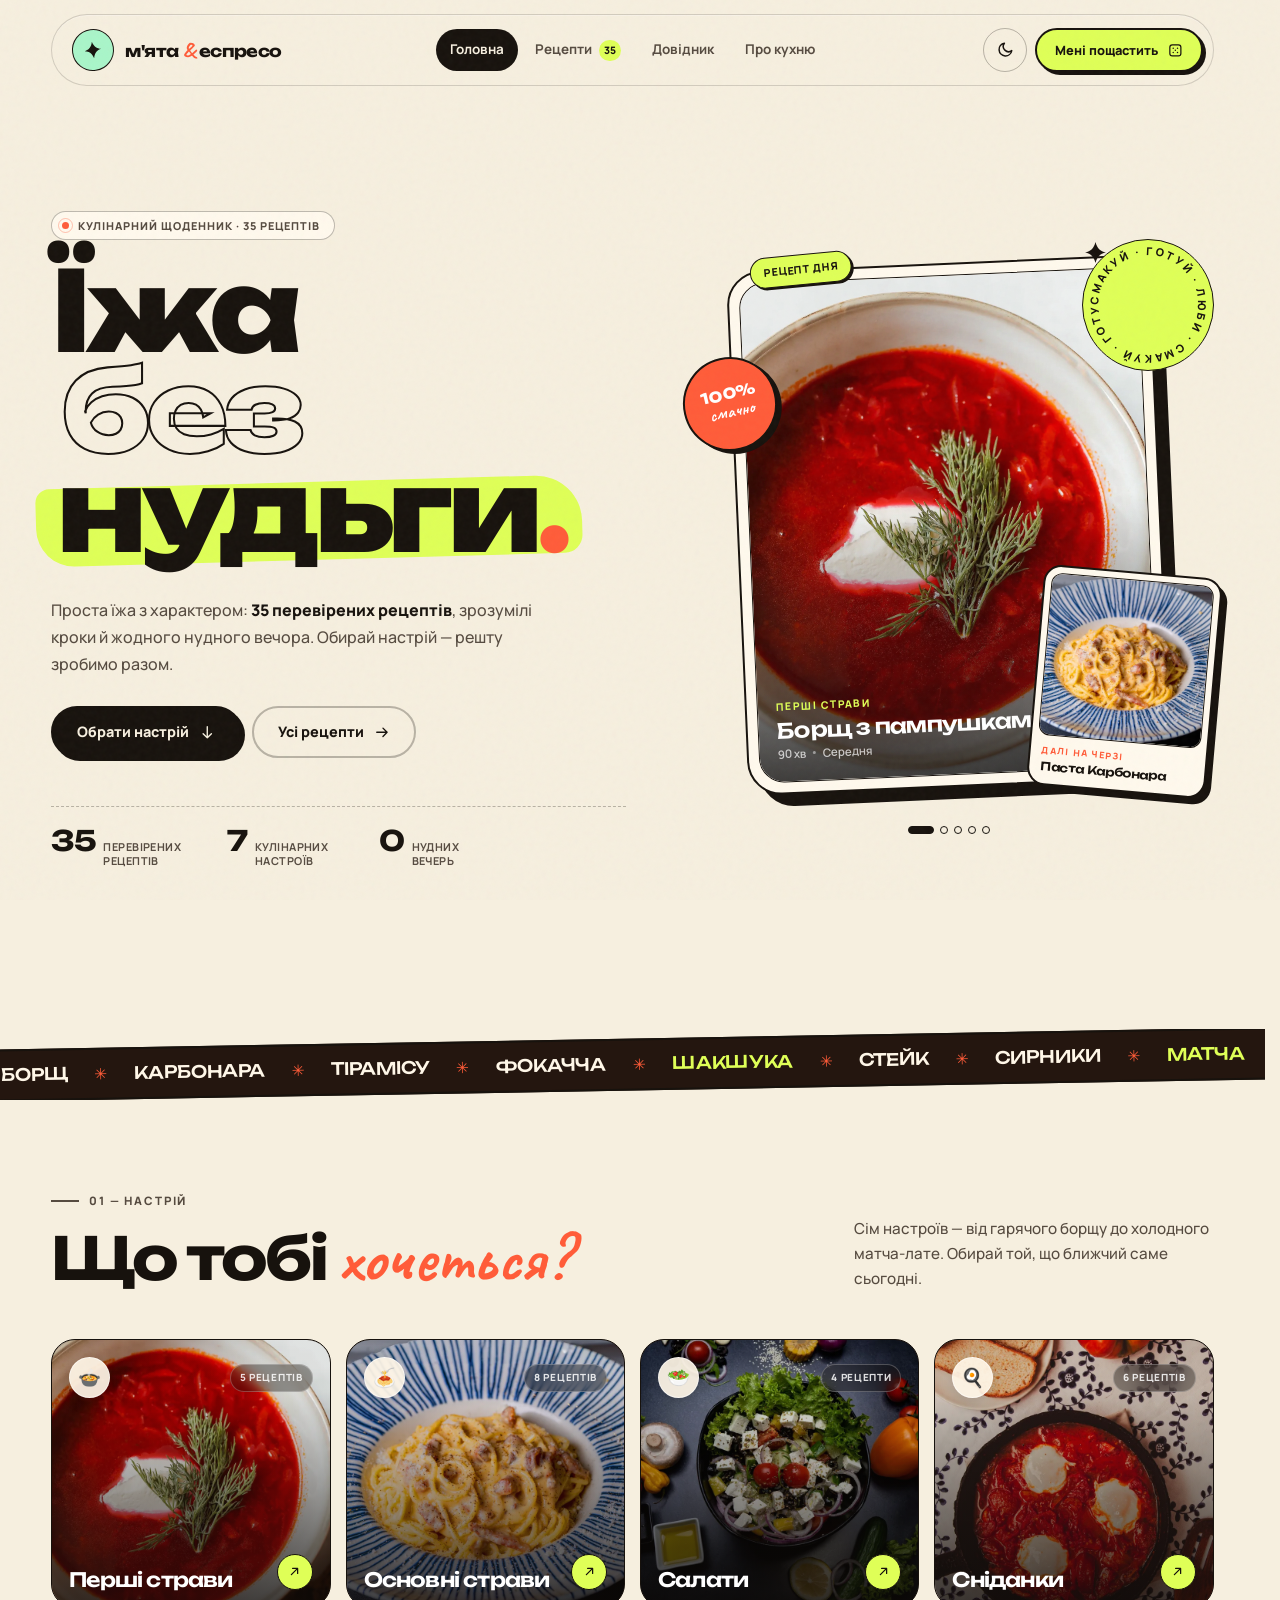
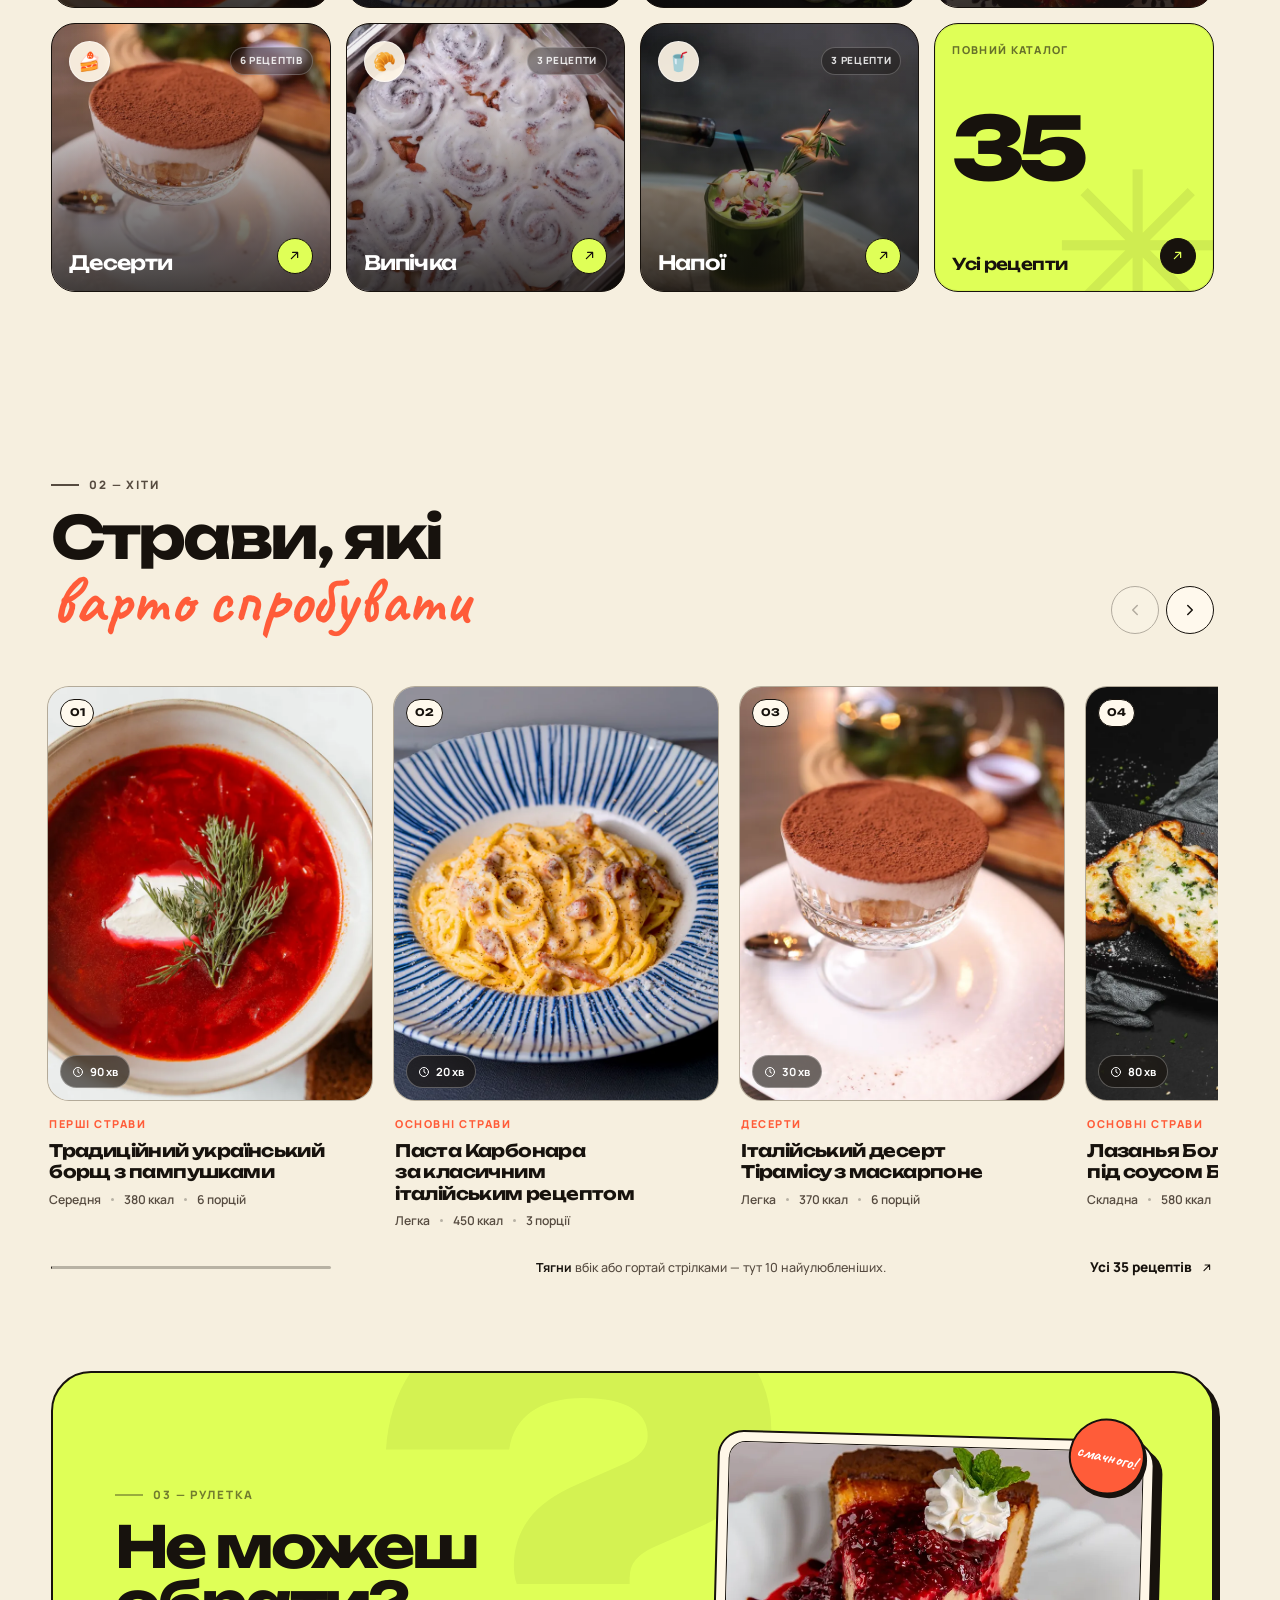
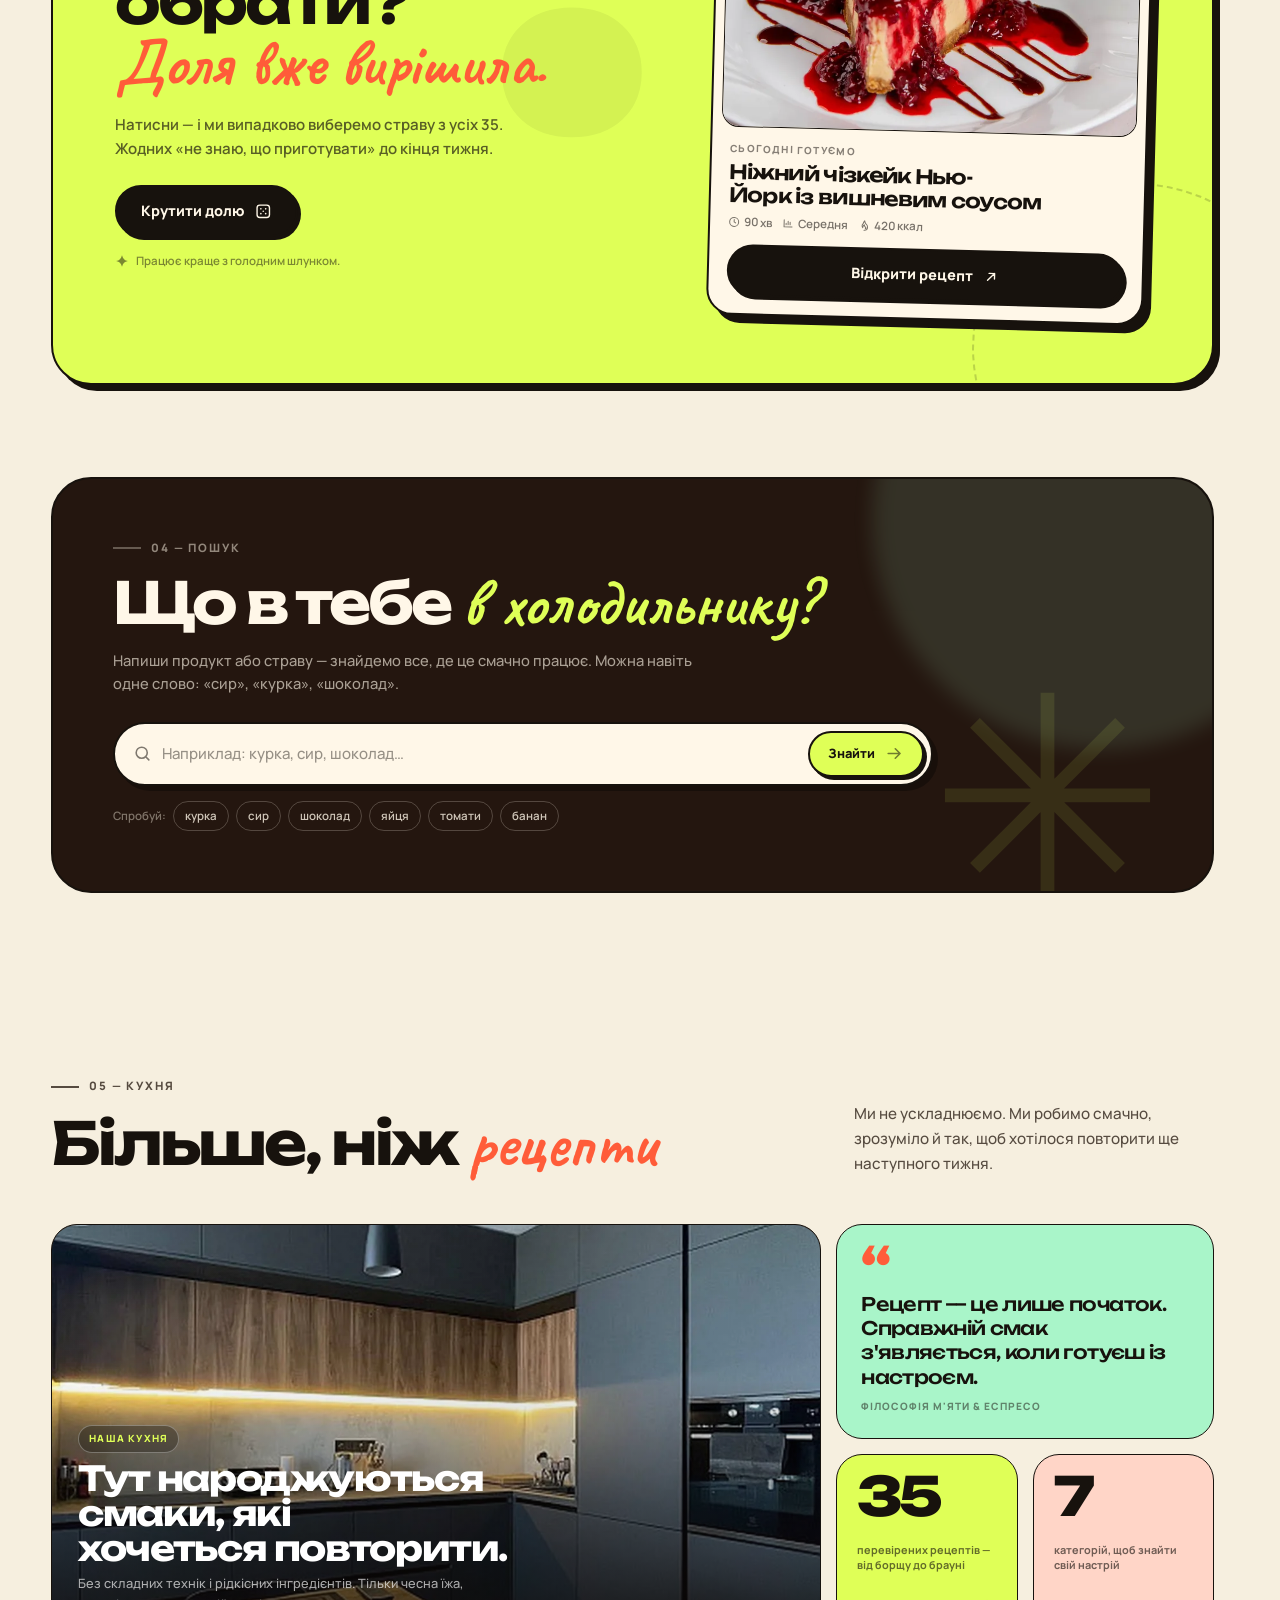
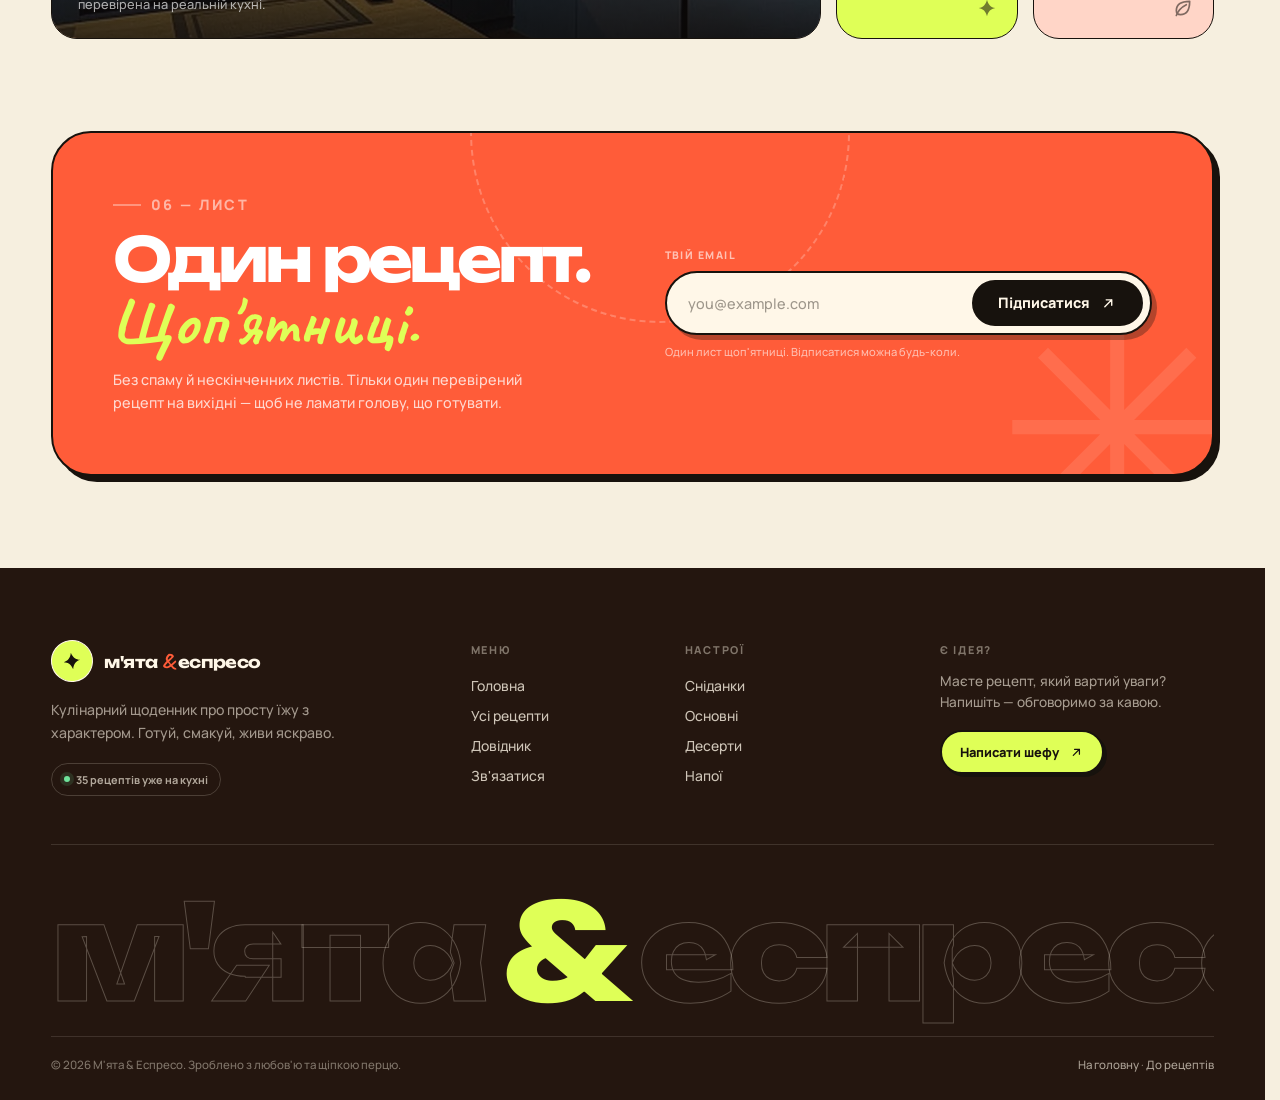
==== commit d26dc0a6: "Remove stray leading character from index.html" ====
--- a/index.html
+++ b/index.html
@@ -1,4 +1,4 @@
-5<!DOCTYPE html>
+<!DOCTYPE html>
 <html lang="uk" data-theme="light">
 <head>
   <meta charset="UTF-8">
